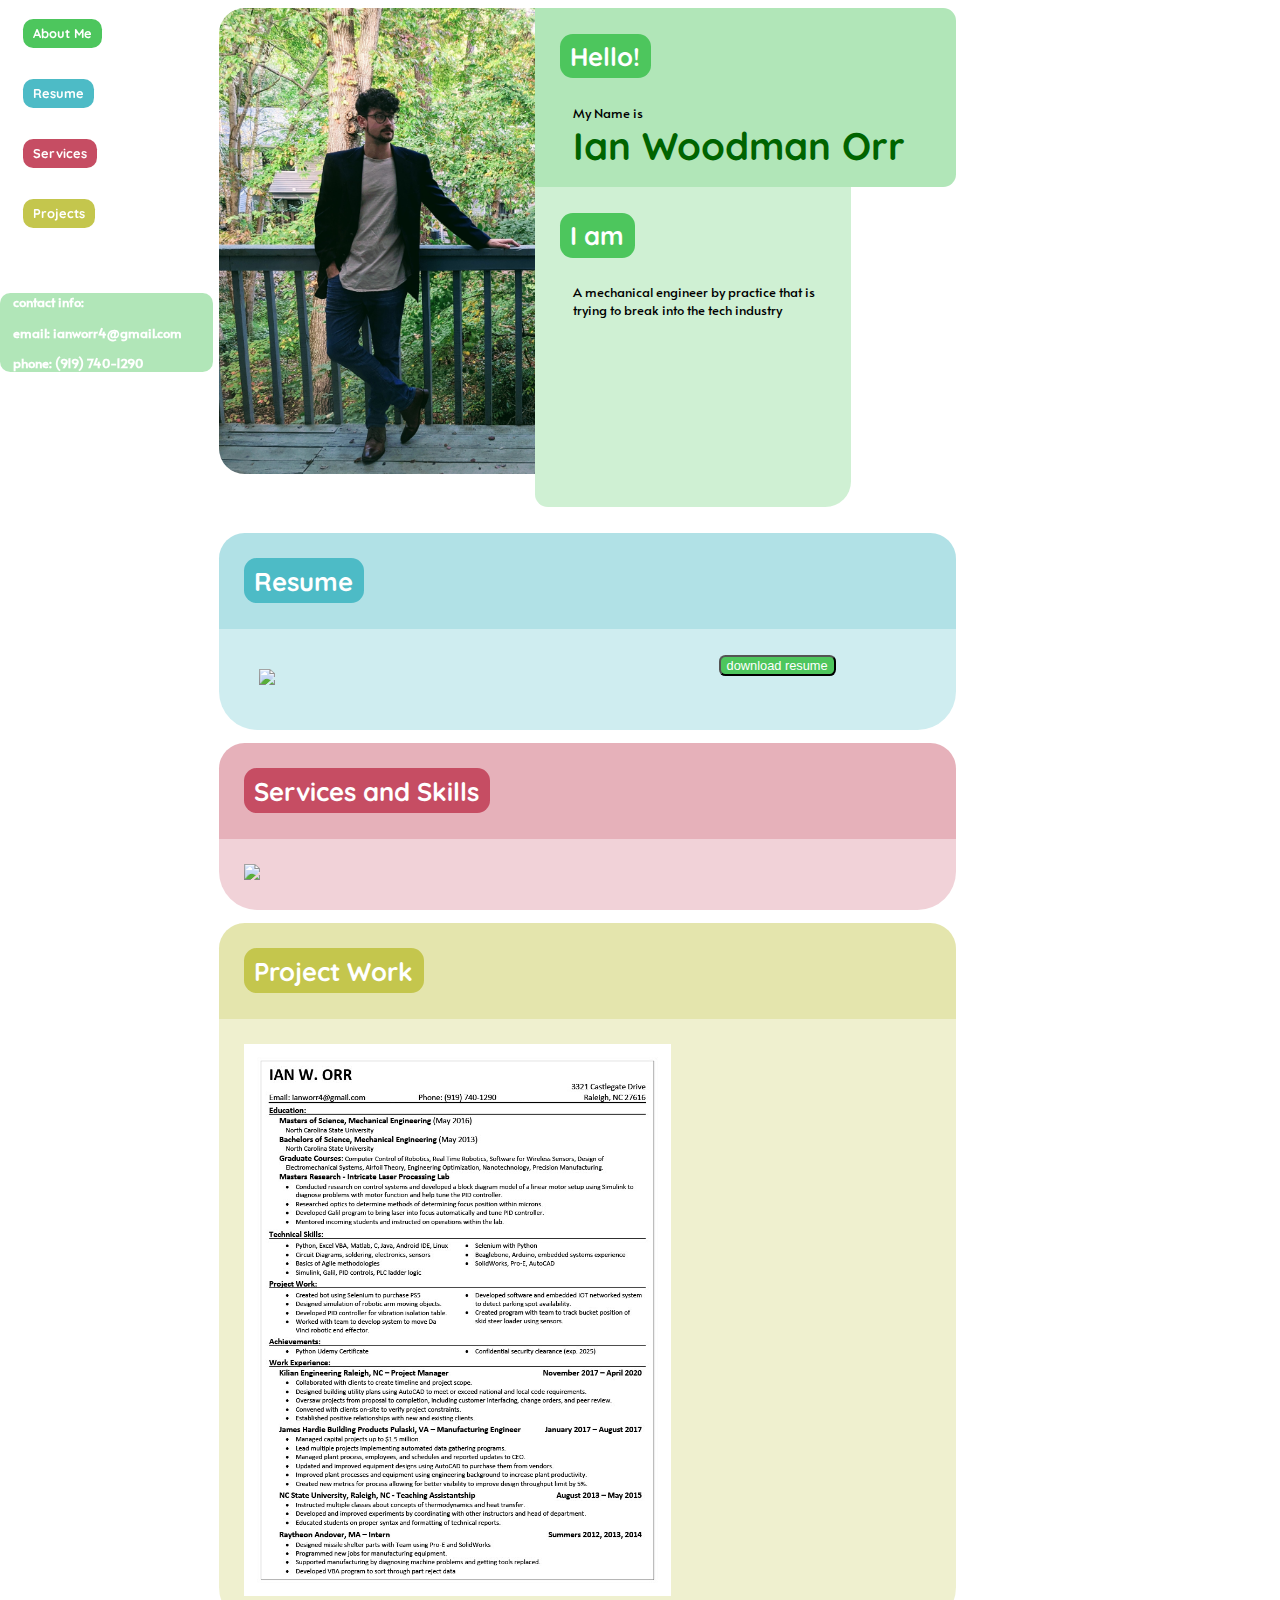
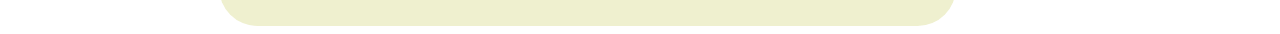
==== personalwebsite/IanOrr2.html @ 3c457175 "asdfsadf" ====
<!DOCTYPE html>
<html>
  <head>
    <title>Ian Orr</title>
    <link rel="stylesheet" type="text/css" href="style2.css">
    <link href="https://fonts.googleapis.com/css?family=Open+Sans|Roboto" rel="stylesheet">
    <link href="https://fonts.googleapis.com/css?family=Open+Sans|Quicksand" rel="stylesheet">
    <link href="https://fonts.googleapis.com/css?family=Open+Sans|Alata" rel="stylesheet">
    <style>
	    a { text-decoration: none; }
	</style>
  </head>

  <body>
  	<div class="topnav menu">
  	  <ul>
	    <li><a class="sidebox greenfull" href="#about">About Me</a></li>
	    <li><a class="sidebox bluefull" href="#resume">Resume</a></li>
	    <li><a class="sidebox redfull" href="#serve">Services</a></li>
	    <li><a class="sidebox yellowfull" href="#project">Projects</a></li>
	    <li></li>
	    <!-- <li class="smalltext">contact info:</li>
	    <li class="smalltext"> email: ianworr4@gmail.com</li>
	    <li class="smalltext"> phone: (919) 740-1290</li> -->
	  </ul>
	  <div class="sidebox greenmid smalltext">
		  <p >
		  	contact info:
		  </p>
		  <p>
		  	 email: ianworr4@gmail.com
		  </p>
		  <p>
		  	 phone: (919) 740-1290
		  </p>
		</div>

  <!--     <a href="#home">Contact</a>
      <a href="#news">Gallery</a>
      <a href="#contact">Services</a>
      <a class="active" href="#about">About</a> -->
      
    </div>
    <div class="row">
    	<div class="col-2">
		  
		</div>
		<div class="cardout" id="about">
			<div class="col-3 profile-picture">
				<img class="profile-picture" src="img/mecropped.jpg"  width="100%" />
			</div>

			<div class="col">
				<div class="col-4 namebox greenmid">
					<p class="hellobox greenfull">
						Hello!
					</p>
					<p class="smalltext" >
						My Name is
					</p>
					<p class="nametext">
						Ian Woodman Orr
					</p>
				</div>
				<div class="col-2 namebox">
		  
				</div>
				<div class="col-3 aboutbox greenlite">
					<p class="hellobox greenfull">
						I am
					</p>
					<p class="smalltext">
						A mechanical engineer by practice that is trying to break into the tech industry
					</p>
					<!-- <div align="center">
						<button class="button greenfull">download resume</button>
					</div> -->
				</div>
			</div>
		</div>
	</div>


	<div class="row" id="resume">
    	<div class="col-2">
		  
		</div>
		
		<div class="col-7 regboxtop bluemid">
			<p class="hellobox bluefull">
				Resume
			</p>
		</div>
	</div>
	<div class="row">
    	<div class="col-2">
		  
		</div>
		<div class="col-7 regboxbottom bluelite centerit">
			<div class="col-8">
				<img src="personalwebsite/img/IanOrrResume.jpg"  width="100%" />
			</div>
			<div align="center col-1">
				<button class="button greenfull">download resume</button>
			</div>
		</div>

	</div>
	

	<div class="row" id="serve">
    	<div class="col-2">
		  
		</div>
		
		<div class="col-7 regboxtop redmid">
			<p class="hellobox redfull">
				Services and Skills
			</p>
		</div>
	</div>
	<div class="row">
    	<div class="col-2">
		  
		</div>
		<div class="col-7 regboxbottom redlite centerit">
				<img src="personalwebsite/img/IanOrrResume.jpg"  width="60%" />
		</div>
	</div>		
	

	<div class="row" id="project">
    	<div class="col-2">
		  
		</div>
		
		<div class="col-7 regboxtop yellowmid">
			<p class="hellobox yellowfull">
				Project Work
			</p>
		</div>
	</div>
	<div class="row">
    	<div class="col-2">
		  
		</div>
		<div class="col-7 regboxbottom yellowlite centerit">
				<img src="img/IanOrrResume.jpg"  width="60%" />
		</div>
	</div>					
  </body>
</html>
---- personalwebsite/style2.css ----
html, body {
  scroll-behavior: smooth;
}

* {
  box-sizing: border-box;
}

/* ______________________________________ */
/* Initializing stuff */
.row::after {
  content: "";
  clear: both;
  display: table;
}

.centerit {
  align-items: center;

}

[class*="col-"] {
  float: left;
  padding: 15px;
}

.col-1 {width: 8.33%;}
.col-2 {width: 16.66%;}
.col-3 {width: 25%;}
.col-4 {width: 33.33%;}
.col-5 {width: 41.66%;}
.col-6 {width: 50%;}
.col-7 {width: 58.33%;}
.col-8 {width: 66.66%;}
.col-9 {width: 75%;}
.col-10 {width: 83.33%;}
.col-11 {width: 91.66%;}
.col-12 {width: 100%;}

.menu ul {
  list-style-type: none;
  margin: 1vw;
  padding: 0;
}

.menu li {
  padding: 10px;
  margin-bottom: 20px;
  font-family: Quicksand;
  /*background-color: #33b5e5;*/
  /*color: #ffffff;*/
  /*box-shadow: 0 1px 3px rgba(0,0,0,0.12), 0 1px 2px rgba(0,0,0,0.24);*/
}

.button {
  /*background-color: #4CAF50;
  border: none;
  color: white;
  padding: 15px 32px;
  text-align: center;
  text-decoration: none;
  display: inline-block;
  font-size: 16px;
  margin: 4px 2px;
  cursor: pointer;*/
  margin-top: 4vm;
  border-radius: .5vw;
  background: #4dc65d;
  font-size: 1vw;
  color: white;
  /*padding: .5vw .8vw .5vw .8vw;*/
  width: fit-content;
}

.topnav {
  /*background-color: #333;*/
  /*background-color: #866E6960;*/
  /*background-color: white;*/
  /*border-top: 2px solid lightgrey;*/
  /*border-bottom: 2px solid #697586;*/
  overflow: hidden;
  position: fixed;
  left:0;
  top: 0;
  width: 16.66%;
  height: 100%;
  margin: 0;
  padding: 0;
  /*z-index: 99;*/
  /*font-family: Quicksand;*/
}

.cardout {
  box-shadow: 0 1px 10px;
  background: hotpink;
}

.profile-picture {
  padding: 0px 0px 0px 0px;
  vertical-align: top;
  --brdr:  2vw;
  /*border-radius: 0 0 10px 10px;*/
  border-top-left-radius: var(--brdr);
  border-bottom-left-radius: var(--brdr);
  width=100% 
  height: 55vw;
}

/* ______________________________________ */
/* time for the header boxes */
.hellobox {
  border-radius: 1vw;
  /*background: #4dc65d;*/
  font-size: 2vw;
  font-weight: bold;
  color: white;
  padding: .5vw .8vw .5vw .8vw;
  width: fit-content;
  font-family: Quicksand;
}

/* ______________________________________ */
/* these are the designs of the cards */
.namebox {
  padding: 0px 0px 0px 2vw;
  /*padding-left: 20 px;*/
  --brdr:  1vw;
  border-top-right-radius: var(--brdr);
  border-bottom-right-radius: var(--brdr);
  /*background: #4dc65d70;*/
  /*#c3fade;*/
  /*font-family: Alata;*/
  height: 14vw;
  /*box-shadow: 0 1px 10px*/
}

.aboutbox {
  /*padding: 0px;
  padding-left: 20 px;*/
  padding: 0px 0px 0px 2vw;
  margin: 0px 0px 1vw 0vw;
  --brdr:  2vw;
  /*border-top-right-radius: var(--brdr);*/
  border-bottom-right-radius: var(--brdr);
  border-bottom-left-radius: 1vw;
  /*background: #4dc65d40;*/
  /*#a0f8ac85;*/
  /*#d5f3e4;*/
  /*font-family: Quicksand;*/
  height: 25vw;
  /*box-shadow: 0 1px 3px rgba(0,0,0,0.12), 0 1px 2px rgba(0,0,0,0.24);*/
  /*box-shadow: 0 1px 10px;*/
}

.sidebox {
  border-radius: .8vw;
  /*background: #4dc65d;*/
  font-size: 1vw;
  color: white;
  padding: .5vw .8vw .5vw .8vw;
  /*width: 500px;*/
  font-weight: bold;
}

.regboxtop {
  padding: 0px 0px 0vw 2vw;

  margin: 1vw 0px 0vw 0vw;
  --brdr:  2vw;
  border-top-left-radius: var(--brdr);
  border-top-right-radius: var(--brdr);
  /*background: #4dc65d40;*/
  /*#a0f8ac85;*/
  /*#d5f3e4;*/
  font-family: Quicksand;
  /*height: 7vw;*/
}

.regboxbottom {
  padding: 2vw 0px 2vw 2vw;
  /*padding-left: 20 px;*/*/

  margin: 0vw 0px 1vw 0vw;
  --brdr:  3vw;
  border-bottom-left-radius: var(--brdr);
  border-bottom-right-radius: var(--brdr);
  /*background: #4dc65d40;*/
  /*#a0f8ac85;*/
  /*#d5f3e4;*/
  font-family: Quicksand;
  /*height: 25vw;*/
}
/* ______________________________________ */
/* text formatting */
.nametext {
  padding: 0px 0px 0px 1vw;
  margin: 0px;
  font-size: 3vw;
  font-weight: bold;
  font-family: Quicksand;
  color: darkgreen;
}

.smalltext {
  padding: 0px 1px 0px 1vw;
  margin: 0px;
  font-size: 1vw;
  font-family: Alata;
}

/* ______________________________________ */
/* ooohhhh pretty colors */
.greenfull {
  background: #4dc65d;
}

.greenmid {
  background: #4dc65d70;
}

.greenlite {
  background: #4dc65d45;
}

.bluefull {
  background: #4dbbc6;
}

.bluemid {
  background: #4dbbc670;
}

.bluelite {
  background: #4dbbc645;
}

.redfull {
  background: #c64d63;
}

.redmid {
  background: #c64d6370;
}

.redlite {
  background: #c64d6340;
}

.yellowfull {
  background: #c4c64d;
  /*c6bb4d*/
}

.yellowmid {
  background: #c4c64d75;
  /*c6bb4d*/
}

.yellowlite {
  background: #c4c64d45;
  /*c6bb4d*/
}

/* ______________________________________ */
/* leftovers */

.left, .right {
  background-color: lightblue;
  
  margin: 5px;
  max-width: 100%;
  flex: 1;
  display: flex;
  flex-direction: column;
  justify-content: center;
}

.left {
  align-items: center;
  justify-content: center;
}


.wrapper {
  background-color: lightpink;
  
  max-width: 80%;
  display: flex;
  flex-direction: row;
  height: 100%;
}
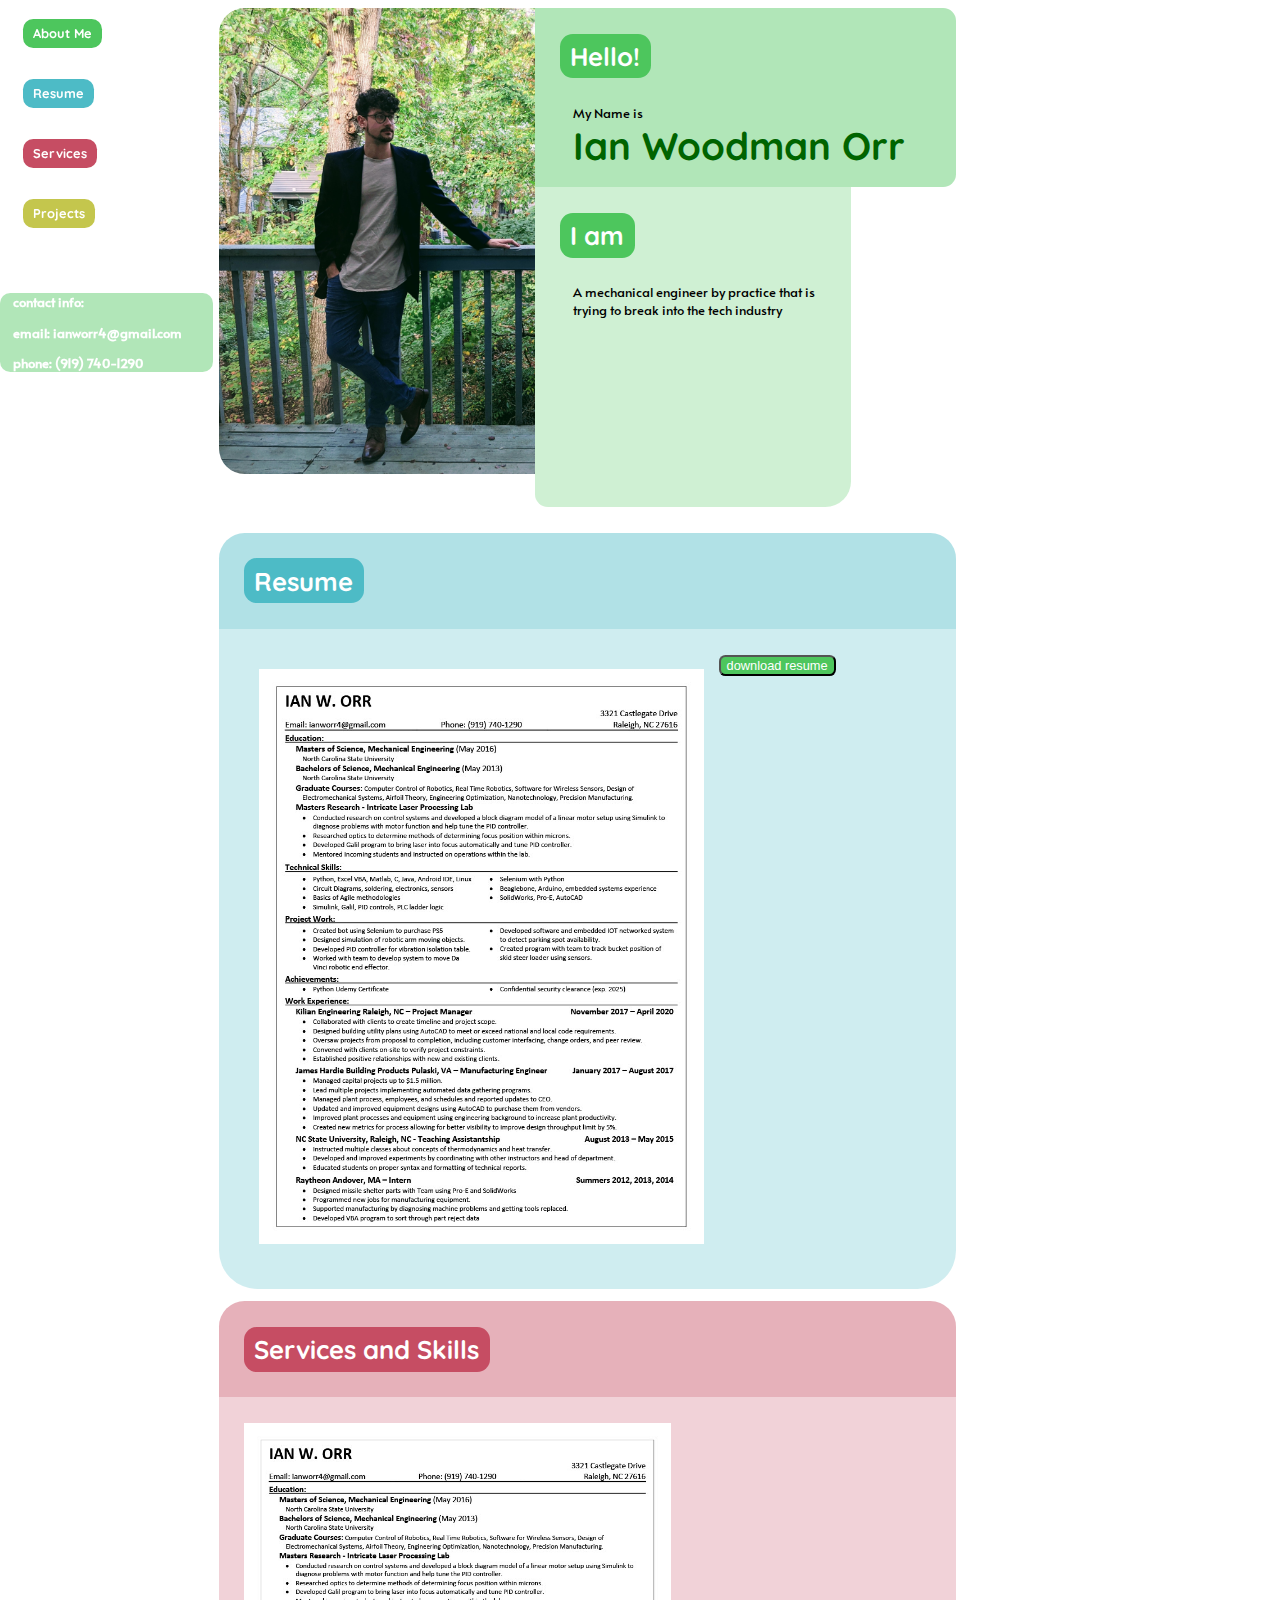
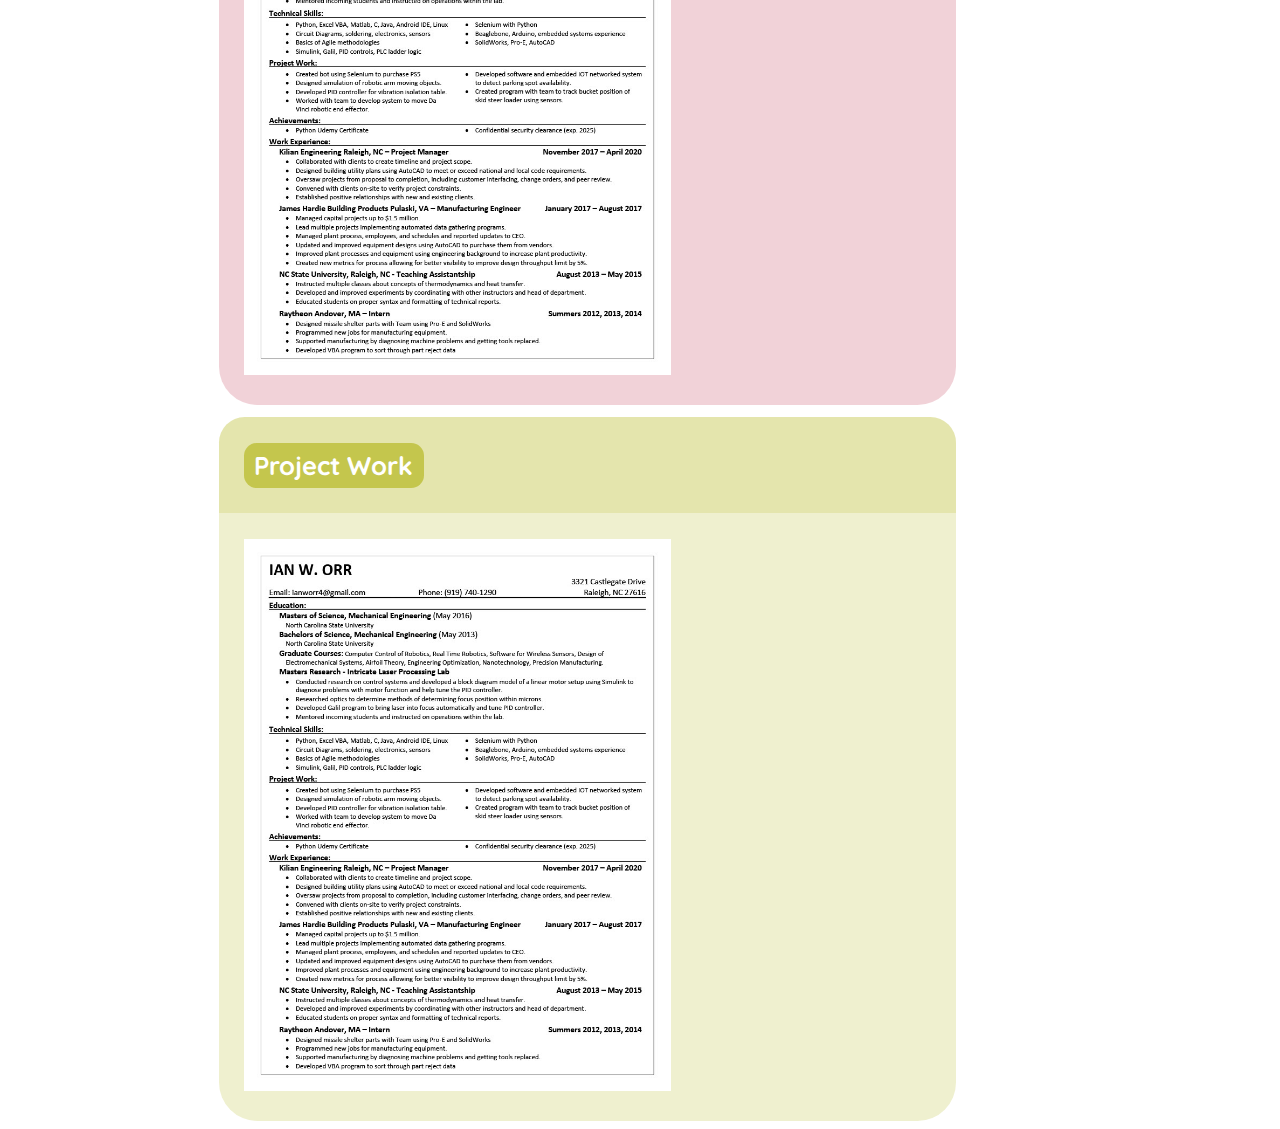
==== commit 60d664ca: "final push for link" ====
--- a/personalwebsite/IanOrr2.html
+++ b/personalwebsite/IanOrr2.html
@@ -98,7 +98,7 @@
 		</div>
 		<div class="col-7 regboxbottom bluelite centerit">
 			<div class="col-8">
-				<img src="personalwebsite/img/IanOrrResume.jpg"  width="100%" />
+				<img src="img/IanOrrResume.jpg"  width="100%" />
 			</div>
 			<div align="center col-1">
 				<button class="button greenfull">download resume</button>
@@ -124,7 +124,7 @@
 		  
 		</div>
 		<div class="col-7 regboxbottom redlite centerit">
-				<img src="personalwebsite/img/IanOrrResume.jpg"  width="60%" />
+				<img src="img/IanOrrResume.jpg"  width="60%" />
 		</div>
 	</div>		
 	
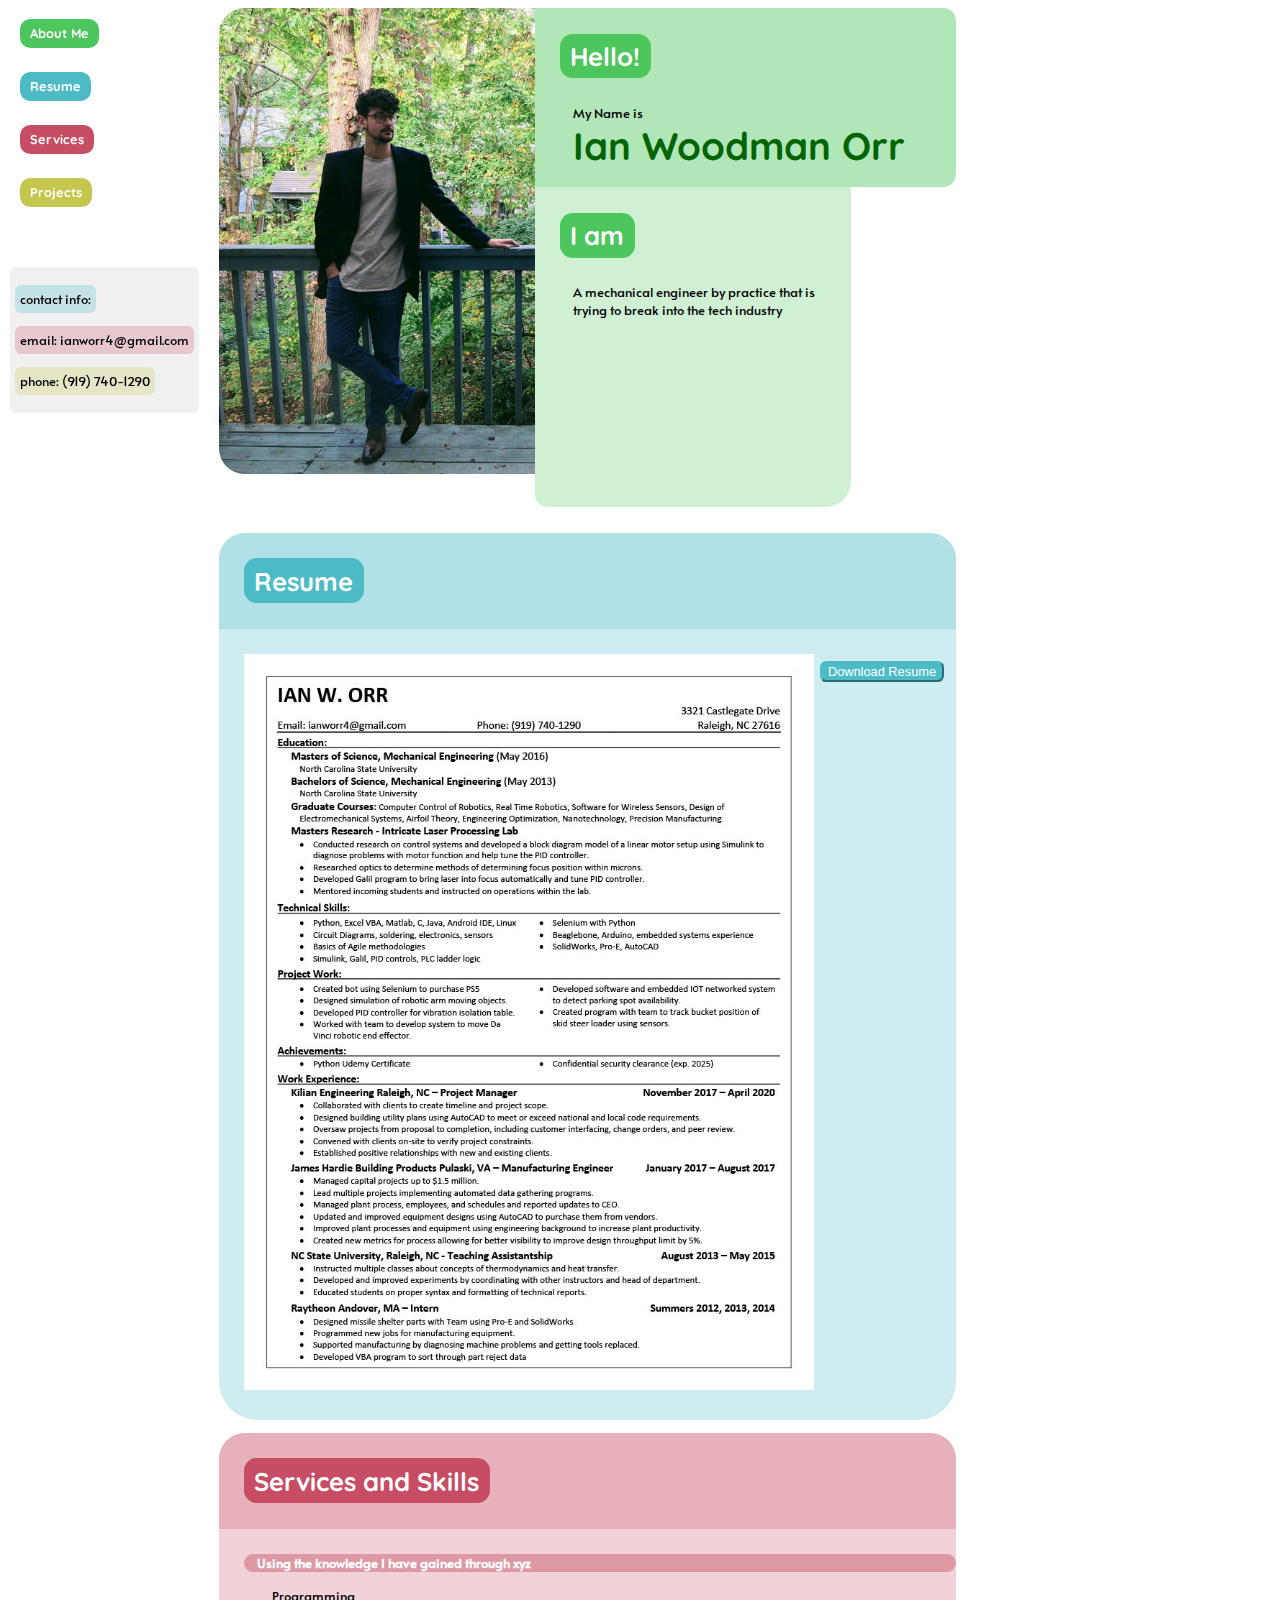
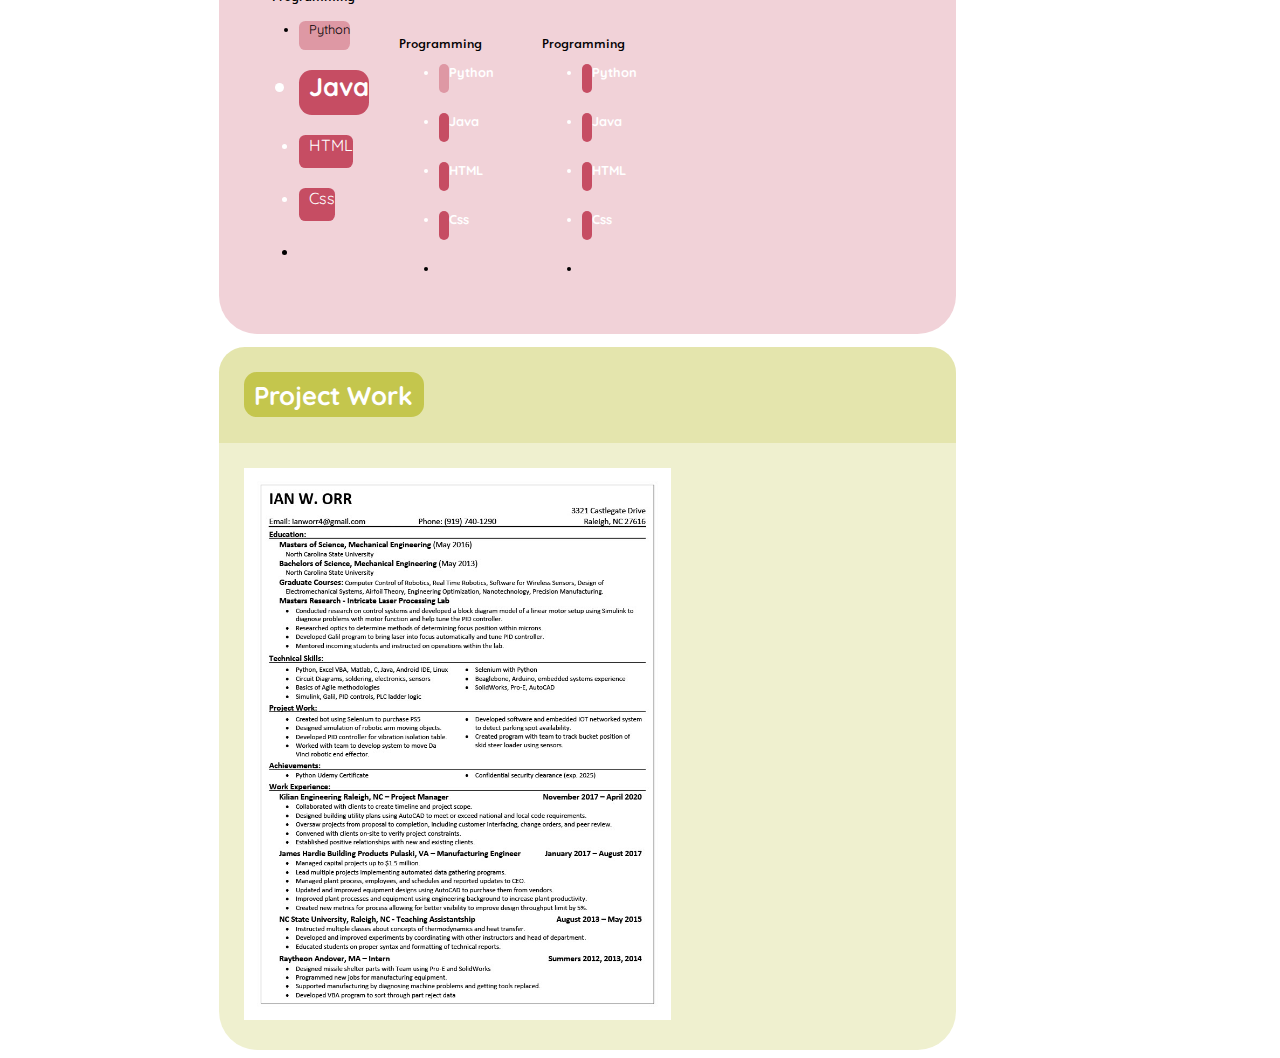
==== commit b2826644: "stable" ====
--- a/personalwebsite/IanOrr2.html
+++ b/personalwebsite/IanOrr2.html
@@ -8,11 +8,12 @@
     <link href="https://fonts.googleapis.com/css?family=Open+Sans|Alata" rel="stylesheet">
     <style>
 	    a { text-decoration: none; }
-	</style>
+		</style>
+		<meta name="viewport" content="width=device-width, initial-scale=1">
   </head>
 
   <body>
-  	<div class="topnav menu">
+  	<div class="topnav menu ">
   	  <ul>
 	    <li><a class="sidebox greenfull" href="#about">About Me</a></li>
 	    <li><a class="sidebox bluefull" href="#resume">Resume</a></li>
@@ -23,14 +24,14 @@
 	    <li class="smalltext"> email: ianworr4@gmail.com</li>
 	    <li class="smalltext"> phone: (919) 740-1290</li> -->
 	  </ul>
-	  <div class="sidebox greenmid smalltext">
-		  <p >
+	  <div class="genbox greylite gentext">
+		  <p class="genbox bluelite gentext">
 		  	contact info:
 		  </p>
-		  <p>
+		  <p class="genbox redlite gentext">
 		  	 email: ianworr4@gmail.com
 		  </p>
-		  <p>
+		  <p class="genbox yellowlite gentext">
 		  	 phone: (919) 740-1290
 		  </p>
 		</div>
@@ -42,16 +43,16 @@
       
     </div>
     <div class="row">
-    	<div class="col-2">
+    	<div class="col-2 col-s-2">
 		  
 		</div>
 		<div class="cardout" id="about">
-			<div class="col-3 profile-picture">
+			<div class="col-3 col-s-4 profile-picture">
 				<img class="profile-picture" src="img/mecropped.jpg"  width="100%" />
 			</div>
 
 			<div class="col">
-				<div class="col-4 namebox greenmid">
+				<div class="col-4 col-s-5 namebox greenmid">
 					<p class="hellobox greenfull">
 						Hello!
 					</p>
@@ -62,10 +63,10 @@
 						Ian Woodman Orr
 					</p>
 				</div>
-				<div class="col-2 namebox">
-		  
-				</div>
-				<div class="col-3 aboutbox greenlite">
+				<div class="col-2 col-s-0 namebox">
+		  
+				</div>
+				<div class="col-3 col-s-4 aboutbox greenlite">
 					<p class="hellobox greenfull">
 						I am
 					</p>
@@ -82,26 +83,26 @@
 
 
 	<div class="row" id="resume">
-    	<div class="col-2">
+    	<div class="col-2 col-s-2">
 		  
 		</div>
 		
-		<div class="col-7 regboxtop bluemid">
+		<div class="col-7 col-s-9 regboxtop bluemid">
 			<p class="hellobox bluefull">
 				Resume
 			</p>
 		</div>
 	</div>
 	<div class="row">
-    	<div class="col-2">
-		  
-		</div>
-		<div class="col-7 regboxbottom bluelite centerit">
-			<div class="col-8">
+    <div class="col-2 col-s-2">
+		  
+		</div>
+		<div class="col-7 col-s-9 regboxbottom bluelite sidebyside">
+			<div class="resume">
 				<img src="img/IanOrrResume.jpg"  width="100%" />
 			</div>
-			<div align="center col-1">
-				<button class="button greenfull">download resume</button>
+			<div class="buttout"><!-- align="center" class="col-1 col-s-1" -->
+				<button class="button bluefull">Download Resume</button>
 			</div>
 		</div>
 
@@ -109,42 +110,91 @@
 	
 
 	<div class="row" id="serve">
-    	<div class="col-2">
+    	<div class="col-2 col-s-2">
 		  
 		</div>
 		
-		<div class="col-7 regboxtop redmid">
+		<div class="col-7 col-s-9 regboxtop redmid">
 			<p class="hellobox redfull">
 				Services and Skills
 			</p>
 		</div>
 	</div>
 	<div class="row">
-    	<div class="col-2">
-		  
-		</div>
-		<div class="col-7 regboxbottom redlite centerit">
-				<img src="img/IanOrrResume.jpg"  width="60%" />
+    <div class="col-2 col-s-2">
+		  
+		</div>
+		<div class="col-7 col-s-9 regboxbottom redlite">
+			<p class="smalltext sidebox redmid">
+				Using the knowledge I have gained through xyz
+			</p>
+			<div class="sidebyside">
+				<div class="col-2 col-s-3">
+					<p class="smalltext">
+						Programming
+					</p>
+		  	  <ul class="menu">
+				    <li class="genbox redmid gentext"> Python</li>
+				    <li class="hellobox redfull"> Java</li>
+				    <li class="genbox redfull"> HTML</li>
+				    <li class="genbox redfull"> Css</li>
+				    <li></li>
+				    <!-- <li class="smalltext">contact info:</li>
+				    <li class="smalltext"> email: ianworr4@gmail.com</li>
+				    <li class="smalltext"> phone: (919) 740-1290</li> -->
+				  </ul>
+				</div>
+				<div class="col-2 col-s-3 smalltext">
+					<p>
+						Programming
+					</p>
+		  	  <ul class="menu">
+				    <li class="sidebox redmid"> Python</li>
+				    <li class="sidebox redfull"> Java</li>
+				    <li class="sidebox redfull"> HTML</li>
+				    <li class="sidebox redfull"> Css</li>
+				    <li></li>
+				    <!-- <li class="smalltext">contact info:</li>
+				    <li class="smalltext"> email: ianworr4@gmail.com</li>
+				    <li class="smalltext"> phone: (919) 740-1290</li> -->
+				  </ul>
+				</div>
+				<div class="col-2 col-s-3 smalltext">
+					<p>
+						Programming
+					</p>
+		  	  <ul class="menu">
+				    <li class="sidebox redfull"> Python</li>
+				    <li class="sidebox redfull"> Java</li>
+				    <li class="sidebox redfull"> HTML</li>
+				    <li class="sidebox redfull"> Css</li>
+				    <li></li>
+				    <!-- <li class="smalltext">contact info:</li>
+				    <li class="smalltext"> email: ianworr4@gmail.com</li>
+				    <li class="smalltext"> phone: (919) 740-1290</li> -->
+				  </ul>
+				</div>
+			</div>
 		</div>
 	</div>		
 	
 
 	<div class="row" id="project">
-    	<div class="col-2">
+    	<div class="col-2 col-s-2">
 		  
 		</div>
 		
-		<div class="col-7 regboxtop yellowmid">
+		<div class="col-7 col-s-9 regboxtop yellowmid">
 			<p class="hellobox yellowfull">
 				Project Work
 			</p>
 		</div>
 	</div>
 	<div class="row">
-    	<div class="col-2">
-		  
-		</div>
-		<div class="col-7 regboxbottom yellowlite centerit">
+    	<div class="col-2 col-s-2">
+		  
+		</div>
+		<div class="col-7 col-s-9 regboxbottom yellowlite centerit">
 				<img src="img/IanOrrResume.jpg"  width="60%" />
 		</div>
 	</div>					
--- a/personalwebsite/style2.css
+++ b/personalwebsite/style2.css
@@ -19,37 +19,85 @@
 
 }
 
+:root {
+  --brkpt:  1000px;
+  --brdr:  2vw;
+  --brdrs:  1vw;
+}
+
 [class*="col-"] {
   float: left;
   padding: 15px;
 }
 
-.col-1 {width: 8.33%;}
-.col-2 {width: 16.66%;}
-.col-3 {width: 25%;}
-.col-4 {width: 33.33%;}
-.col-5 {width: 41.66%;}
-.col-6 {width: 50%;}
-.col-7 {width: 58.33%;}
-.col-8 {width: 66.66%;}
-.col-9 {width: 75%;}
-.col-10 {width: 83.33%;}
-.col-11 {width: 91.66%;}
-.col-12 {width: 100%;}
+@media only screen and (max-width: 1000px) {
+  /* For tablet and phone: */
+  .col-s-0 {width: 0%;}
+  .col-s-1 {width: 8.33%;}
+  .col-s-2 {width: 16.66%;}
+  .col-s-3 {width: 25%;}
+  .col-s-4 {width: 33.33%;}
+  .col-s-5 {width: 41.66%;}
+  .col-s-6 {width: 50%;}
+  .col-s-7 {width: 58.33%;}
+  .col-s-8 {width: 66.66%;}
+  .col-s-9 {width: 75%;}
+  .col-s-10 {width: 83.33%;}
+  .col-s-11 {width: 91.66%;}
+  .col-s-12 {width: 100%;}
+}
+
+@media only screen and (min-width: 1000px) {
+  /* For desktop: */
+  .col-0 {width: 0%;}
+  .col-1 {width: 8.33%;}
+  .col-2 {width: 16.66%;}
+  .col-3 {width: 25%;}
+  .col-4 {width: 33.33%;}
+  .col-5 {width: 41.66%;}
+  .col-6 {width: 50%;}
+  .col-7 {width: 58.33%;}
+  .col-8 {width: 66.66%;}
+  .col-9 {width: 75%;}
+  .col-10 {width: 83.33%;}
+  .col-11 {width: 91.66%;}
+  .col-12 {width: 100%;}
+}
 
 .menu ul {
   list-style-type: none;
-  margin: 1vw;
-  padding: 0;
+  margin-top: 0em;
+  padding: 1vw 0 0 0;
 }
 
 .menu li {
-  padding: 10px;
-  margin-bottom: 20px;
+  padding: 0 0px 1vw 10px;
+  /*margin-bottom: .5vw;*/
   font-family: Quicksand;
   /*background-color: #33b5e5;*/
   /*color: #ffffff;*/
   /*box-shadow: 0 1px 3px rgba(0,0,0,0.12), 0 1px 2px rgba(0,0,0,0.24);*/
+}
+
+@media screen and (min-width: 1000px) {
+  /* For Desktop: */
+  .menu li {
+    margin-bottom: 20px;
+  }
+}
+
+@media screen and (max-width: 1000px) {
+  /* For tablet and phone: */
+  .menu li {
+    margin-bottom: 10px;
+  }
+}
+
+@media screen and (max-width: 600px) {
+  /* For tablet and phone: */
+  .menu li {
+    margin-bottom: 0px;
+  }
 }
 
 .button {
@@ -63,21 +111,26 @@
   font-size: 16px;
   margin: 4px 2px;
   cursor: pointer;*/
+  /*display: inline-block;*/
   margin-top: 4vm;
   border-radius: .5vw;
-  background: #4dc65d;
+  /*background: #4dc65d;*/
   font-size: 1vw;
   color: white;
   /*padding: .5vw .8vw .5vw .8vw;*/
   width: fit-content;
+  margin: .5vw;
+  border-color: #4dbbc6;
+  /*font-family: Alata;*/
+
+}
+
+.buttout {
+  /*display: inline-block;*/
+  align-self: start;
 }
 
 .topnav {
-  /*background-color: #333;*/
-  /*background-color: #866E6960;*/
-  /*background-color: white;*/
-  /*border-top: 2px solid lightgrey;*/
-  /*border-bottom: 2px solid #697586;*/
   overflow: hidden;
   position: fixed;
   left:0;
@@ -85,8 +138,8 @@
   width: 16.66%;
   height: 100%;
   margin: 0;
-  padding: 0;
-  /*z-index: 99;*/
+  padding: 10px;
+  z-index: 99;
   /*font-family: Quicksand;*/
 }
 
@@ -98,7 +151,7 @@
 .profile-picture {
   padding: 0px 0px 0px 0px;
   vertical-align: top;
-  --brdr:  2vw;
+  /*--brdr:  2vw;*/
   /*border-radius: 0 0 10px 10px;*/
   border-top-left-radius: var(--brdr);
   border-bottom-left-radius: var(--brdr);
@@ -106,17 +159,42 @@
   height: 55vw;
 }
 
+.sidebyside {
+  display: grid;
+  grid-template-columns: repeat(5,1fr);
+  align-items: end;
+  align-self: start;
+}
+
+.resume {
+  grid-column-start: 1;
+  grid-column-end: 5;
+}
+
 /* ______________________________________ */
 /* time for the header boxes */
 .hellobox {
   border-radius: 1vw;
   /*background: #4dc65d;*/
-  font-size: 2vw;
   font-weight: bold;
   color: white;
   padding: .5vw .8vw .5vw .8vw;
   width: fit-content;
   font-family: Quicksand;
+}
+
+@media screen and (min-width: 1000px) {
+  /* For Desktop: */
+  .hellobox {
+    font-size: 2vw;
+  }
+}
+
+@media screen and (max-width: 1000px) {
+  /* For tablet and phone: */
+  .hellobox {
+    font-size: 2.5vw;
+  }
 }
 
 /* ______________________________________ */
@@ -124,42 +202,102 @@
 .namebox {
   padding: 0px 0px 0px 2vw;
   /*padding-left: 20 px;*/
-  --brdr:  1vw;
-  border-top-right-radius: var(--brdr);
-  border-bottom-right-radius: var(--brdr);
+  border-top-right-radius: var(--brdrs);
+  border-bottom-right-radius: var(--brdrs);
   /*background: #4dc65d70;*/
   /*#c3fade;*/
   /*font-family: Alata;*/
-  height: 14vw;
   /*box-shadow: 0 1px 10px*/
+}
+
+@media screen and (min-width: 1000px) {
+  /* For Desktop: */
+  .namebox {
+    height: 14vw;
+  }
+}
+
+@media screen and (max-width: 1000px) {
+  /* For tablet and phone: */
+  .namebox {
+    height: 17vw;
+  }
 }
 
 .aboutbox {
   /*padding: 0px;
   padding-left: 20 px;*/
-  padding: 0px 0px 0px 2vw;
+  padding: 0px 2vw 0px 2vw;
   margin: 0px 0px 1vw 0vw;
-  --brdr:  2vw;
+  /*--brdr:  2vw;*/
   /*border-top-right-radius: var(--brdr);*/
   border-bottom-right-radius: var(--brdr);
-  border-bottom-left-radius: 1vw;
+  border-bottom-left-radius: var(--brdrs);
   /*background: #4dc65d40;*/
   /*#a0f8ac85;*/
   /*#d5f3e4;*/
   /*font-family: Quicksand;*/
-  height: 25vw;
   /*box-shadow: 0 1px 3px rgba(0,0,0,0.12), 0 1px 2px rgba(0,0,0,0.24);*/
   /*box-shadow: 0 1px 10px;*/
 }
 
+@media screen and (min-width: 1000px) {
+  /* For Desktop: */
+  .aboutbox {
+    height: 25vw;
+  }
+}
+
+@media screen and (max-width: 1000px) {
+  /* For tablet and phone: */
+  .aboutbox {
+    height: 35vw;
+  }
+}
+
 .sidebox {
   border-radius: .8vw;
+  color: white;
+  padding: .5vw .8vw .5vw .8vw;
+  font-weight: bold;
+  
+}
+
+@media screen and (min-width: 1000px) {
+  /* For Desktop: */
+  .sidebox {
+    font-size: 1vw;
+  }
+}
+
+@media screen and (max-width: 1000px) {
+  /* For tablet and phone: */
+  .sidebox {
+    font-size: 1.5vw;
+  }
+}
+
+.genbox {
+  border-radius: .5vw;
   /*background: #4dc65d;*/
-  font-size: 1vw;
-  color: white;
-  padding: .5vw .8vw .5vw .8vw;
-  /*width: 500px;*/
-  font-weight: bold;
+  /*color: black;*/
+  /*padding: .5vw .5vw .5vw .5vw;*/
+  width: fit-content;
+  /*height: fit-content;*/
+}
+
+@media screen and (min-width: 1000px) {
+  /* For Desktop: */
+  .genbox {
+    padding: .4vw;
+  }
+}
+
+@media screen and (max-width: 1000px) {
+  /* For tablet and phone: */
+  .genbox {
+    padding: .1vw .1vw .1vw .1vw;
+  }
 }
 
 .regboxtop {
@@ -179,7 +317,6 @@
 .regboxbottom {
   padding: 2vw 0px 2vw 2vw;
   /*padding-left: 20 px;*/*/
-
   margin: 0vw 0px 1vw 0vw;
   --brdr:  3vw;
   border-bottom-left-radius: var(--brdr);
@@ -189,29 +326,77 @@
   /*#d5f3e4;*/
   font-family: Quicksand;
   /*height: 25vw;*/
-}
+
+}
+
 /* ______________________________________ */
 /* text formatting */
 .nametext {
   padding: 0px 0px 0px 1vw;
   margin: 0px;
-  font-size: 3vw;
   font-weight: bold;
   font-family: Quicksand;
   color: darkgreen;
 }
 
+@media screen and (min-width: 1000px) {
+  /* For Desktop: */
+  .nametext {
+    font-size: 3vw;
+  }
+}
+
+@media screen and (max-width: 1000px) {
+  /* For tablet and phone: */
+  .nametext {
+    font-size: 4vw;
+  }
+}
+
 .smalltext {
   padding: 0px 1px 0px 1vw;
-  margin: 0px;
-  font-size: 1vw;
+  margin: 0px;  
   font-family: Alata;
+}
+
+@media screen and (min-width: 1000px) {
+  /* For Desktop: */
+  .smalltext {
+    font-size: 1vw;
+  }
+}
+
+@media screen and (max-width: 1000px) {
+  /* For tablet and phone: */
+  .smalltext {
+    font-size: 1.5vw;
+  }
+}
+
+.gentext {
+  font-family: Alata;
+}
+
+@media screen and (min-width: 1000px) {
+  /* For Desktop: */
+  .gentext {
+    font-size: 1vw;
+  }
+}
+
+@media screen and (max-width: 1000px) {
+  /* For tablet and phone: */
+  .gentext {
+    font-size: 1.1vw;
+    /*margin: 0px;*/
+  }
 }
 
 /* ______________________________________ */
 /* ooohhhh pretty colors */
 .greenfull {
   background: #4dc65d;
+  color: white;
 }
 
 .greenmid {
@@ -224,6 +409,7 @@
 
 .bluefull {
   background: #4dbbc6;
+  color: white;
 }
 
 .bluemid {
@@ -236,6 +422,7 @@
 
 .redfull {
   background: #c64d63;
+  color: white;
 }
 
 .redmid {
@@ -249,6 +436,7 @@
 .yellowfull {
   background: #c4c64d;
   /*c6bb4d*/
+  color: white;
 }
 
 .yellowmid {
@@ -259,6 +447,10 @@
 .yellowlite {
   background: #c4c64d45;
   /*c6bb4d*/
+}
+
+.greylite {
+  background: #cccccc45;
 }
 
 /* ______________________________________ */
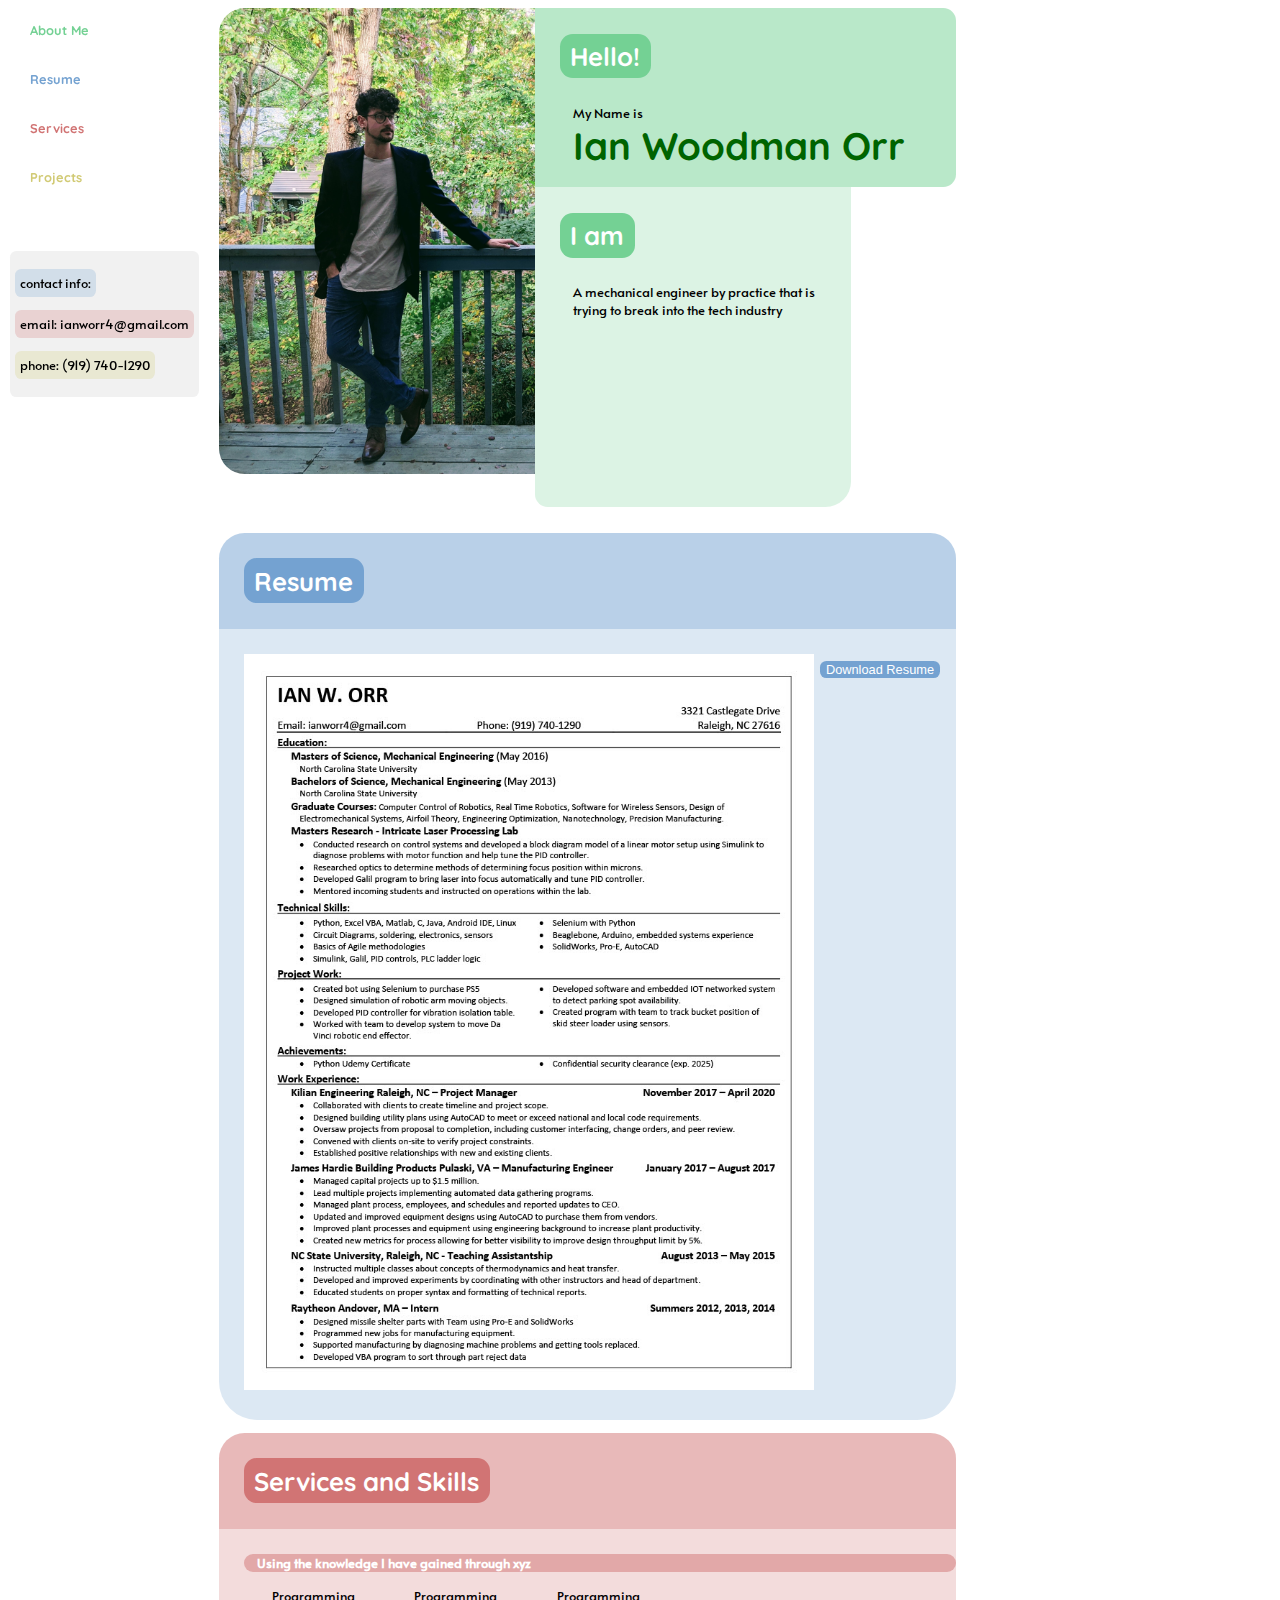
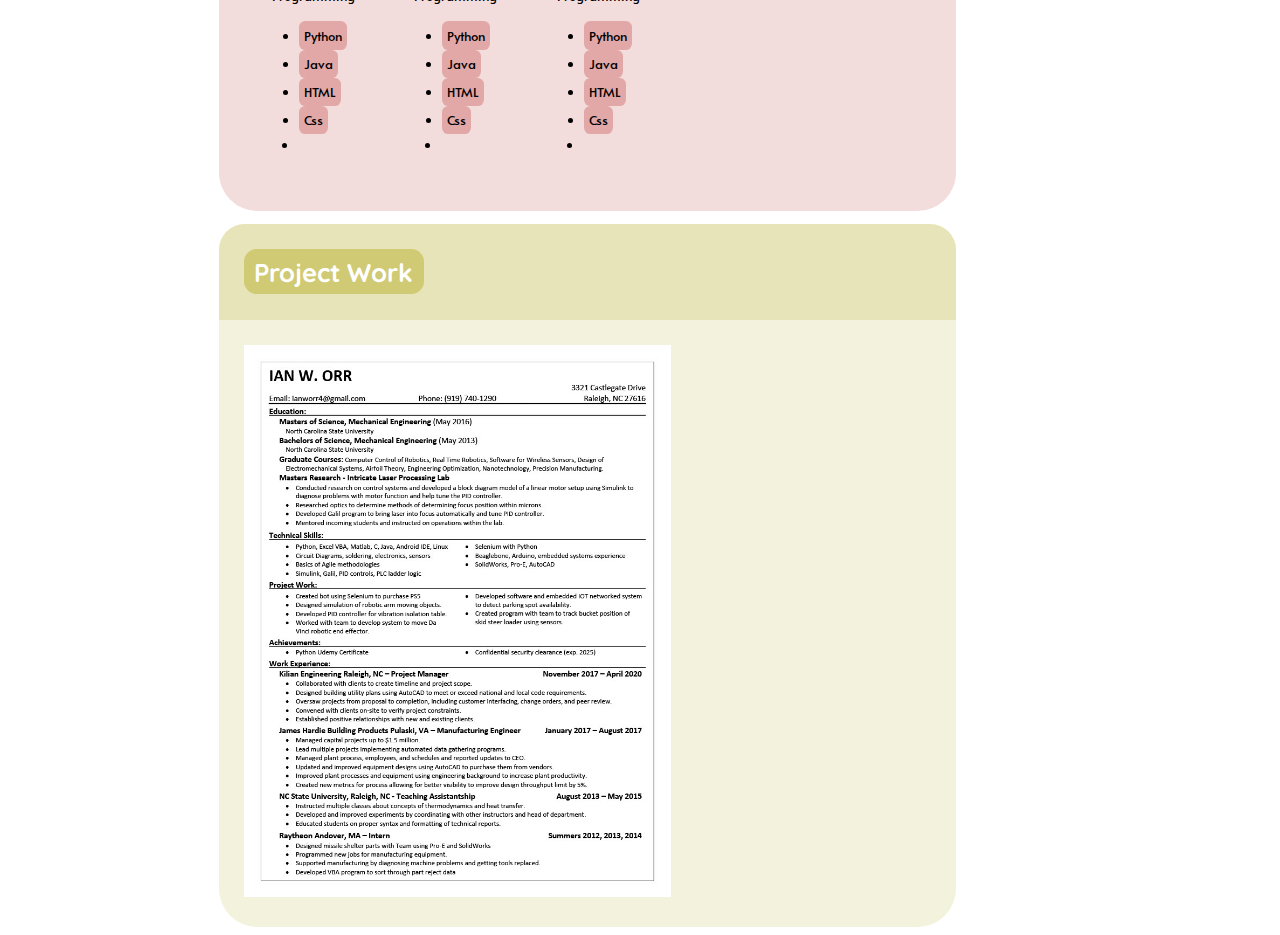
==== commit 1816b16c: "updated look" ====
--- a/personalwebsite/IanOrr2.html
+++ b/personalwebsite/IanOrr2.html
@@ -13,12 +13,12 @@
   </head>
 
   <body>
-  	<div class="topnav menu ">
-  	  <ul>
-	    <li><a class="sidebox greenfull" href="#about">About Me</a></li>
-	    <li><a class="sidebox bluefull" href="#resume">Resume</a></li>
-	    <li><a class="sidebox redfull" href="#serve">Services</a></li>
-	    <li><a class="sidebox yellowfull" href="#project">Projects</a></li>
+  	<div class="topnav menu">
+  	  <ul class="sidebox ">
+	    <li><a class="sidebox greentxt" href="#about">About Me</a></li>
+	    <li><a class="sidebox bluetxt" href="#resume">Resume</a></li>
+	    <li><a class="sidebox redtxt" href="#serve">Services</a></li>
+	    <li><a class="sidebox yellowtxt" href="#project">Projects</a></li>
 	    <li></li>
 	    <!-- <li class="smalltext">contact info:</li>
 	    <li class="smalltext"> email: ianworr4@gmail.com</li>
@@ -102,7 +102,9 @@
 				<img src="img/IanOrrResume.jpg"  width="100%" />
 			</div>
 			<div class="buttout"><!-- align="center" class="col-1 col-s-1" -->
-				<button class="button bluefull">Download Resume</button>
+				<a download href="Ian Orr resume.pdf">
+					<button type="button" class="button bluefull">Download Resume</button>
+				</a>
 			</div>
 		</div>
 
@@ -133,41 +135,41 @@
 					<p class="smalltext">
 						Programming
 					</p>
-		  	  <ul class="menu">
+		  	  <ul>
 				    <li class="genbox redmid gentext"> Python</li>
-				    <li class="hellobox redfull"> Java</li>
-				    <li class="genbox redfull"> HTML</li>
-				    <li class="genbox redfull"> Css</li>
+				    <li class="genbox redmid gentext"> Java</li>
+				    <li class="genbox redmid gentext"> HTML</li>
+				    <li class="genbox redmid gentext"> Css</li>
 				    <li></li>
 				    <!-- <li class="smalltext">contact info:</li>
 				    <li class="smalltext"> email: ianworr4@gmail.com</li>
 				    <li class="smalltext"> phone: (919) 740-1290</li> -->
 				  </ul>
 				</div>
-				<div class="col-2 col-s-3 smalltext">
-					<p>
+				<div class="col-2 col-s-3">
+					<p class="smalltext">
 						Programming
 					</p>
-		  	  <ul class="menu">
-				    <li class="sidebox redmid"> Python</li>
-				    <li class="sidebox redfull"> Java</li>
-				    <li class="sidebox redfull"> HTML</li>
-				    <li class="sidebox redfull"> Css</li>
+		  	  <ul>
+				    <li class="genbox redmid gentext"> Python</li>
+				    <li class="genbox redmid gentext"> Java</li>
+				    <li class="genbox redmid gentext"> HTML</li>
+				    <li class="genbox redmid gentext"> Css</li>
 				    <li></li>
 				    <!-- <li class="smalltext">contact info:</li>
 				    <li class="smalltext"> email: ianworr4@gmail.com</li>
 				    <li class="smalltext"> phone: (919) 740-1290</li> -->
 				  </ul>
 				</div>
-				<div class="col-2 col-s-3 smalltext">
-					<p>
+				<div class="col-2 col-s-3">
+					<p class="smalltext">
 						Programming
 					</p>
-		  	  <ul class="menu">
-				    <li class="sidebox redfull"> Python</li>
-				    <li class="sidebox redfull"> Java</li>
-				    <li class="sidebox redfull"> HTML</li>
-				    <li class="sidebox redfull"> Css</li>
+		  	  <ul>
+				    <li class="genbox redmid gentext"> Python</li>
+				    <li class="genbox redmid gentext"> Java</li>
+				    <li class="genbox redmid gentext"> HTML</li>
+				    <li class="genbox redmid gentext"> Css</li>
 				    <li></li>
 				    <!-- <li class="smalltext">contact info:</li>
 				    <li class="smalltext"> email: ianworr4@gmail.com</li>
--- a/personalwebsite/style2.css
+++ b/personalwebsite/style2.css
@@ -23,6 +23,69 @@
   --brkpt:  1000px;
   --brdr:  2vw;
   --brdrs:  1vw;
+  /*colors*/
+  --green: 116, 209, 148;
+  /*#74d194 116, 209, 148*/
+  /*#4dc65d*/;
+  --blue: 116, 162, 209;
+  /*74a2d1 116, 162, 209*/
+  /*4dbbc6*/
+  --red: 209, 116, 116;
+  /*d17474 209, 116, 116*/
+  /*c64d63*/
+  --yellow: 209, 202, 116;
+  /*d1ca74 209, 202, 116*/
+  /*c6bb4d unknown*/
+  /*c4c64d*/
+
+}
+
+@media (min-width: 1000px) {
+  /* For Desktop: */                             
+  :root {
+    --tpnvpd: 10px; /*topnav class padding*/
+    --limb: 20px;   /*menu list bottom margin for spacing*/
+    --hbfs: 2vw;    /*hellobox class font size*/
+    --nbht: 14vw;   /*namebox class height*/
+    --abht: 25vw;   /*aboutbox class height*/
+    --sbfs: 1vw;    /*sidebox class font size*/
+    --gbpd: .4vw; /*genbox class padding*/
+    --ntfs:  3vw; /*nametext class font size*/
+    --stfs: 1vw; /*smalltext class font size*/
+    --gtfs: 1vw; /*gentext class font size*/
+  }
+}
+
+@media (max-width: 1000px) { 
+  /* For tablet and phone: */                            
+  :root {
+    --tpnvpd: 5px; /*topnav class padding*/
+    --limb: 10px; /*menu list bottom margin for spacing*/
+    --hbfs: 2.5vw; /*hellobox class font size*/
+    --nbht: 17vw; /*namebox class height*/
+    --abht: 35vw; /*aboutbox class height*/
+    --sbfs: 1.5vw; /*sidebox class font size*/
+    --gbpd: .1vw .1vw .1vw .1vw; /*genbox class padding*/
+    --ntfs:  4vw; /*nametext class font size*/
+    --stfs: 1.5vw; /*smalltext class font size*/
+    --gtfs: 1.1vw; /*gentext class font size*/
+  }
+}
+
+@media (max-width: 600px) {
+  /* For tablet and phone: */                             
+  :root {
+    --tpnvpd: 2px; /*topnav class padding*/
+    --limb: 0px; /*menu list bottom margin for spacing*/
+    --hbfs: 2.5vw; /*hellobox class font size*/
+    --nbht: 17vw; /*namebox class height*/
+    --abht: 35vw; /*aboutbox class height*/
+    --sbfs: 1.5vw; /*sidebox class font size*/
+    --gbpd: .1vw .1vw .1vw .1vw; /*genbox class padding*/
+    --ntfs:  4vw; /*nametext class font size*/
+    --stfs: 1.5vw; /*smalltext class font size*/
+    --gtfs: 1.1vw; /*gentext class font size*/
+  }
 }
 
 [class*="col-"] {
@@ -72,32 +135,12 @@
 
 .menu li {
   padding: 0 0px 1vw 10px;
+  margin-bottom: var(--limb);
   /*margin-bottom: .5vw;*/
   font-family: Quicksand;
   /*background-color: #33b5e5;*/
   /*color: #ffffff;*/
   /*box-shadow: 0 1px 3px rgba(0,0,0,0.12), 0 1px 2px rgba(0,0,0,0.24);*/
-}
-
-@media screen and (min-width: 1000px) {
-  /* For Desktop: */
-  .menu li {
-    margin-bottom: 20px;
-  }
-}
-
-@media screen and (max-width: 1000px) {
-  /* For tablet and phone: */
-  .menu li {
-    margin-bottom: 10px;
-  }
-}
-
-@media screen and (max-width: 600px) {
-  /* For tablet and phone: */
-  .menu li {
-    margin-bottom: 0px;
-  }
 }
 
 .button {
@@ -120,7 +163,8 @@
   /*padding: .5vw .8vw .5vw .8vw;*/
   width: fit-content;
   margin: .5vw;
-  border-color: #4dbbc6;
+  /*border-color: #4dbbc6;*/
+  border: none;
   /*font-family: Alata;*/
 
 }
@@ -138,7 +182,7 @@
   width: 16.66%;
   height: 100%;
   margin: 0;
-  padding: 10px;
+  padding: var(--tpnvpd);
   z-index: 99;
   /*font-family: Quicksand;*/
 }
@@ -180,21 +224,8 @@
   color: white;
   padding: .5vw .8vw .5vw .8vw;
   width: fit-content;
+  font-size: var(--hbfs);
   font-family: Quicksand;
-}
-
-@media screen and (min-width: 1000px) {
-  /* For Desktop: */
-  .hellobox {
-    font-size: 2vw;
-  }
-}
-
-@media screen and (max-width: 1000px) {
-  /* For tablet and phone: */
-  .hellobox {
-    font-size: 2.5vw;
-  }
 }
 
 /* ______________________________________ */
@@ -204,24 +235,11 @@
   /*padding-left: 20 px;*/
   border-top-right-radius: var(--brdrs);
   border-bottom-right-radius: var(--brdrs);
+  height: var(--nbht);
   /*background: #4dc65d70;*/
   /*#c3fade;*/
   /*font-family: Alata;*/
   /*box-shadow: 0 1px 10px*/
-}
-
-@media screen and (min-width: 1000px) {
-  /* For Desktop: */
-  .namebox {
-    height: 14vw;
-  }
-}
-
-@media screen and (max-width: 1000px) {
-  /* For tablet and phone: */
-  .namebox {
-    height: 17vw;
-  }
 }
 
 .aboutbox {
@@ -229,6 +247,7 @@
   padding-left: 20 px;*/
   padding: 0px 2vw 0px 2vw;
   margin: 0px 0px 1vw 0vw;
+  height: var(--abht);
   /*--brdr:  2vw;*/
   /*border-top-right-radius: var(--brdr);*/
   border-bottom-right-radius: var(--brdr);
@@ -241,44 +260,18 @@
   /*box-shadow: 0 1px 10px;*/
 }
 
-@media screen and (min-width: 1000px) {
-  /* For Desktop: */
-  .aboutbox {
-    height: 25vw;
-  }
-}
-
-@media screen and (max-width: 1000px) {
-  /* For tablet and phone: */
-  .aboutbox {
-    height: 35vw;
-  }
-}
-
 .sidebox {
   border-radius: .8vw;
   color: white;
   padding: .5vw .8vw .5vw .8vw;
   font-weight: bold;
-  
-}
-
-@media screen and (min-width: 1000px) {
-  /* For Desktop: */
-  .sidebox {
-    font-size: 1vw;
-  }
-}
-
-@media screen and (max-width: 1000px) {
-  /* For tablet and phone: */
-  .sidebox {
-    font-size: 1.5vw;
-  }
+  font-size: var(--sbfs);
+
 }
 
 .genbox {
   border-radius: .5vw;
+  /*padding: var(--gbpd);*/
   /*background: #4dc65d;*/
   /*color: black;*/
   /*padding: .5vw .5vw .5vw .5vw;*/
@@ -337,116 +330,128 @@
   font-weight: bold;
   font-family: Quicksand;
   color: darkgreen;
-}
-
-@media screen and (min-width: 1000px) {
-  /* For Desktop: */
-  .nametext {
-    font-size: 3vw;
-  }
-}
-
-@media screen and (max-width: 1000px) {
-  /* For tablet and phone: */
-  .nametext {
-    font-size: 4vw;
-  }
+  font-size: var(--ntfs);
 }
 
 .smalltext {
   padding: 0px 1px 0px 1vw;
   margin: 0px;  
   font-family: Alata;
-}
-
-@media screen and (min-width: 1000px) {
-  /* For Desktop: */
-  .smalltext {
-    font-size: 1vw;
-  }
-}
-
-@media screen and (max-width: 1000px) {
-  /* For tablet and phone: */
-  .smalltext {
-    font-size: 1.5vw;
-  }
+  font-size: var(--stfs);
 }
 
 .gentext {
   font-family: Alata;
-}
-
-@media screen and (min-width: 1000px) {
-  /* For Desktop: */
-  .gentext {
-    font-size: 1vw;
-  }
-}
-
-@media screen and (max-width: 1000px) {
-  /* For tablet and phone: */
-  .gentext {
-    font-size: 1.1vw;
-    /*margin: 0px;*/
-  }
+  font-size: var(--gtfs);
 }
 
 /* ______________________________________ */
 /* ooohhhh pretty colors */
 .greenfull {
-  background: #4dc65d;
+  background-color: rgba(var(--green));
+  /*background: #74d194;*/
+  /*#74d194*/
+  /*#4dc65d*/
   color: white;
 }
 
 .greenmid {
-  background: #4dc65d70;
+  background-color: rgba(var(--green), 0.5);
+  /*background: #74d19470;*/
 }
 
 .greenlite {
-  background: #4dc65d45;
+  background-color: rgba(var(--green), 0.25);
+  /*background: #74d19445;*/
+}
+
+.greentxt {
+  color: rgba(var(--green));
+  /*color: #74d194;*/
 }
 
 .bluefull {
-  background: #4dbbc6;
+  background-color: rgba(var(--blue));
+  /*background: #74a2d1;*/
+  /*74a2d1*/
+  /*4dbbc6*/
   color: white;
 }
 
 .bluemid {
-  background: #4dbbc670;
+  background-color: rgba(var(--blue), 0.5);
+  /*background: #74a2d170;*/
 }
 
 .bluelite {
-  background: #4dbbc645;
+  background-color: rgba(var(--blue), 0.25);
+  /*background: #74a2d145;*/
+}
+
+.bluetxt {
+  color: rgba(var(--blue));
+  /*color: #74d194;*/
 }
 
 .redfull {
-  background: #c64d63;
+  background-color: rgba(var(--red));
+  /*background: #d17474;*/
+  /*d17474*/
+  /*c64d63*/
   color: white;
 }
 
 .redmid {
-  background: #c64d6370;
+  background-color: rgba(var(--red), 0.5);
+  /*background: #d1747470;*/
 }
 
 .redlite {
-  background: #c64d6340;
+  background-color: rgba(var(--red), 0.25);
+  /*background: #d1747440;*/
+}
+
+.redtxt {
+  color: rgba(var(--red));
+  /*color: #74d194;*/
 }
 
 .yellowfull {
-  background: #c4c64d;
+  background-color: rgba(var(--yellow));
+  /*background: #d1ca74;*/
+  /*d1ca74*/
+  /*c6bb4d unknown*/
+  /*c4c64d*/
+  color: white;
+}
+
+.yellowmid {
+  background-color: rgba(var(--yellow), 0.5);
+  /*background: #d1ca7475;*/
   /*c6bb4d*/
-  color: white;
-}
-
-.yellowmid {
-  background: #c4c64d75;
+}
+
+.yellowlite {
+  background-color: rgba(var(--yellow), 0.25);
+  /*background: #d1ca7445;*/
   /*c6bb4d*/
 }
 
-.yellowlite {
-  background: #c4c64d45;
-  /*c6bb4d*/
+.yellowtxt {
+  color: rgba(var(--yellow));
+  /*color: #74d194;*/
+}
+
+.purplefull {
+  background: #d174bd;
+}
+
+.greyfull {
+  background: #cccccc;
+}
+
+.greymid {
+  background: #cccccc70;
 }
 
 .greylite {
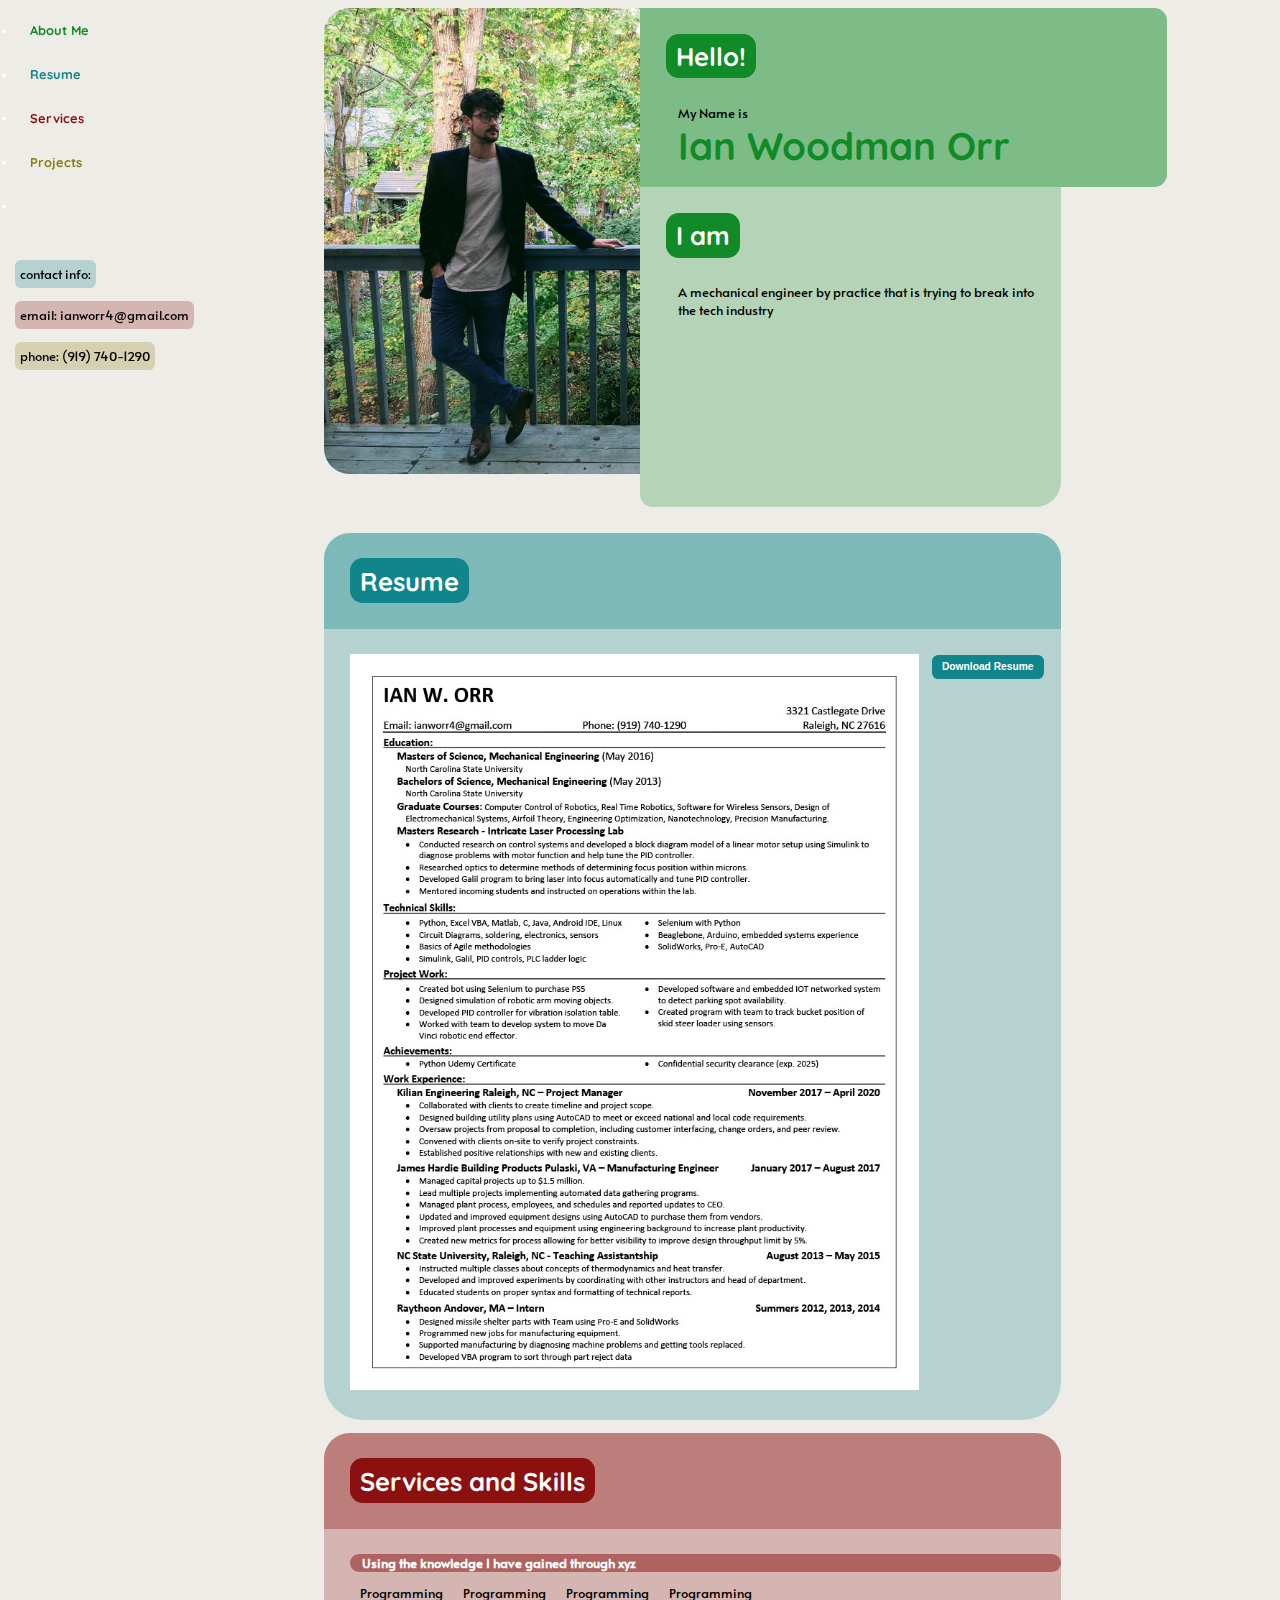
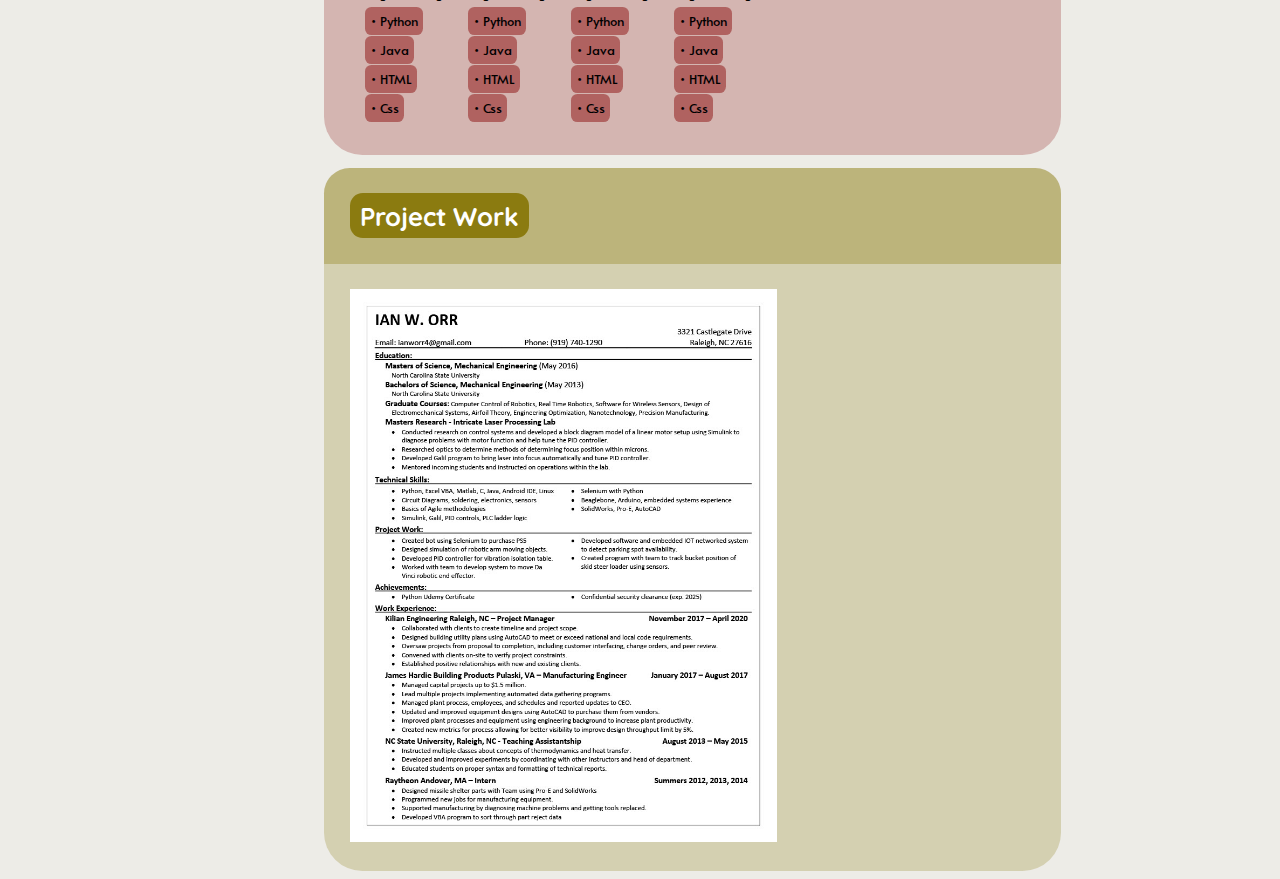
==== commit 25dd0c00: "color scheme" ====
--- a/personalwebsite/IanOrr2.html
+++ b/personalwebsite/IanOrr2.html
@@ -24,7 +24,7 @@
 	    <li class="smalltext"> email: ianworr4@gmail.com</li>
 	    <li class="smalltext"> phone: (919) 740-1290</li> -->
 	  </ul>
-	  <div class="genbox greylite gentext">
+	  <div class="genbox gentext">
 		  <p class="genbox bluelite gentext">
 		  	contact info:
 		  </p>
@@ -43,7 +43,7 @@
       
     </div>
     <div class="row">
-    	<div class="col-2 col-s-2">
+    	<div class="col-3 col-s-2">
 		  
 		</div>
 		<div class="cardout" id="about">
@@ -52,21 +52,21 @@
 			</div>
 
 			<div class="col">
-				<div class="col-4 col-s-5 namebox greenmid">
+				<div class="col-5 col-s-6 namebox greenmid">
 					<p class="hellobox greenfull">
 						Hello!
 					</p>
 					<p class="smalltext" >
 						My Name is
 					</p>
-					<p class="nametext">
+					<p class="nametext greentxt">
 						Ian Woodman Orr
 					</p>
 				</div>
-				<div class="col-2 col-s-0 namebox">
-		  
-				</div>
-				<div class="col-3 col-s-4 aboutbox greenlite">
+				<!-- <div class="col-0 col-s-0 namebox"> -->
+		  
+				</div>
+				<div class="col-4 col-s-5 aboutbox greenlite">
 					<p class="hellobox greenfull">
 						I am
 					</p>
@@ -83,7 +83,7 @@
 
 
 	<div class="row" id="resume">
-    	<div class="col-2 col-s-2">
+    	<div class="col-3 col-s-2">
 		  
 		</div>
 		
@@ -94,7 +94,7 @@
 		</div>
 	</div>
 	<div class="row">
-    <div class="col-2 col-s-2">
+    <div class="col-3 col-s-2">
 		  
 		</div>
 		<div class="col-7 col-s-9 regboxbottom bluelite sidebyside">
@@ -112,7 +112,7 @@
 	
 
 	<div class="row" id="serve">
-    	<div class="col-2 col-s-2">
+    	<div class="col-3 col-s-2">
 		  
 		</div>
 		
@@ -123,58 +123,73 @@
 		</div>
 	</div>
 	<div class="row">
-    <div class="col-2 col-s-2">
+    <div class="col-3 col-s-2">
 		  
 		</div>
 		<div class="col-7 col-s-9 regboxbottom redlite">
 			<p class="smalltext sidebox redmid">
 				Using the knowledge I have gained through xyz
 			</p>
-			<div class="sidebyside">
-				<div class="col-2 col-s-3">
-					<p class="smalltext">
-						Programming
-					</p>
-		  	  <ul>
-				    <li class="genbox redmid gentext"> Python</li>
-				    <li class="genbox redmid gentext"> Java</li>
-				    <li class="genbox redmid gentext"> HTML</li>
-				    <li class="genbox redmid gentext"> Css</li>
-				    <li></li>
-				    <!-- <li class="smalltext">contact info:</li>
-				    <li class="smalltext"> email: ianworr4@gmail.com</li>
-				    <li class="smalltext"> phone: (919) 740-1290</li> -->
-				  </ul>
-				</div>
-				<div class="col-2 col-s-3">
-					<p class="smalltext">
-						Programming
-					</p>
-		  	  <ul>
-				    <li class="genbox redmid gentext"> Python</li>
-				    <li class="genbox redmid gentext"> Java</li>
-				    <li class="genbox redmid gentext"> HTML</li>
-				    <li class="genbox redmid gentext"> Css</li>
-				    <li></li>
-				    <!-- <li class="smalltext">contact info:</li>
-				    <li class="smalltext"> email: ianworr4@gmail.com</li>
-				    <li class="smalltext"> phone: (919) 740-1290</li> -->
-				  </ul>
-				</div>
-				<div class="col-2 col-s-3">
-					<p class="smalltext">
-						Programming
-					</p>
-		  	  <ul>
-				    <li class="genbox redmid gentext"> Python</li>
-				    <li class="genbox redmid gentext"> Java</li>
-				    <li class="genbox redmid gentext"> HTML</li>
-				    <li class="genbox redmid gentext"> Css</li>
-				    <li></li>
-				    <!-- <li class="smalltext">contact info:</li>
-				    <li class="smalltext"> email: ianworr4@gmail.com</li>
-				    <li class="smalltext"> phone: (919) 740-1290</li> -->
-				  </ul>
+			<div class="sidebyside genbox menu2">
+				<div class="">
+					<p class="gentext spaceout">
+						Programming
+					</p>
+		  	  <!-- <ul class="menu2"> -->
+				    <p class="genbox redmid gentext menu2"> • Python</p>
+				    <p class="genbox redmid gentext menu2"> • Java</p>
+				    <p class="genbox redmid gentext menu2"> • HTML</p>
+				    <p class="genbox redmid gentext menu2"> • Css</p>
+				    <!-- <li></li> -->
+				    <!-- <li class="smalltext">contact info:</li>
+				    <li class="smalltext"> email: ianworr4@gmail.com</li>
+				    <li class="smalltext"> phone: (919) 740-1290</li> -->
+				  <!-- </ul> -->
+				</div>
+				<div class="">
+					<p class="gentext spaceout">
+						Programming
+					</p>
+		  	  <!-- <ul class="menu2 greenlite"> -->
+				    <p class="genbox redmid gentext menu2"> • Python</p>
+				    <p class="genbox redmid gentext menu2"> • Java</p>
+				    <p class="genbox redmid gentext menu2"> • HTML</p>
+				    <p class="genbox redmid gentext menu2"> • Css</p>
+				    <!-- <li></li> -->
+				    <!-- <li class="smalltext">contact info:</li>
+				    <li class="smalltext"> email: ianworr4@gmail.com</li>
+				    <li class="smalltext"> phone: (919) 740-1290</li> -->
+				  <!-- </ul> -->
+				</div>
+				<div class="">
+					<p class="gentext spaceout">
+						Programming
+					</p>
+		  	  <!-- <ul class="menu2 greenlite"> -->
+				    <p class="genbox redmid gentext menu2"> • Python</p>
+				    <p class="genbox redmid gentext menu2"> • Java</p>
+				    <p class="genbox redmid gentext menu2"> • HTML</p>
+				    <p class="genbox redmid gentext menu2"> • Css</p>
+				    <!-- <li></li> -->
+				    <!-- <li class="smalltext">contact info:</li>
+				    <li class="smalltext"> email: ianworr4@gmail.com</li>
+				    <li class="smalltext"> phone: (919) 740-1290</li> -->
+				  <!-- </ul> -->
+				</div>
+				<div class="">
+					<p class="gentext spaceout">
+						Programming
+					</p>
+		  	  <!-- <ul class="menu2"> -->
+				    <p class="genbox redmid gentext menu2"> • Python</p>
+				    <p class="genbox redmid gentext menu2"> • Java</p>
+				    <p class="genbox redmid gentext menu2"> • HTML</p>
+				    <p class="genbox redmid gentext menu2"> • Css</p>
+				    <!-- <li></li> -->
+				    <!-- <li class="smalltext">contact info:</li>
+				    <li class="smalltext"> email: ianworr4@gmail.com</li>
+				    <li class="smalltext"> phone: (919) 740-1290</li> -->
+				  <!-- </ul> -->
 				</div>
 			</div>
 		</div>
@@ -182,7 +197,7 @@
 	
 
 	<div class="row" id="project">
-    	<div class="col-2 col-s-2">
+    <div class="col-3 col-s-2">
 		  
 		</div>
 		
@@ -193,7 +208,7 @@
 		</div>
 	</div>
 	<div class="row">
-    	<div class="col-2 col-s-2">
+    	<div class="col-3 col-s-2">
 		  
 		</div>
 		<div class="col-7 col-s-9 regboxbottom yellowlite centerit">
--- a/personalwebsite/style2.css
+++ b/personalwebsite/style2.css
@@ -1,5 +1,6 @@
 html, body {
   scroll-behavior: smooth;
+  background-color: rgba(237, 236, 231, 1.0);
 }
 
 * {
@@ -24,19 +25,28 @@
   --brdr:  2vw;
   --brdrs:  1vw;
   /*colors*/
-  --green: 116, 209, 148;
+  --green: 16, 139, 40;
   /*#74d194 116, 209, 148*/
   /*#4dc65d*/;
-  --blue: 116, 162, 209;
+  /*295f38 41, 95, 56*/
+  /*108b28 16, 139, 40*/
+  --blue: 16, 133, 139;
   /*74a2d1 116, 162, 209*/
   /*4dbbc6*/
-  --red: 209, 116, 116;
+  /*29415f 41, 65, 95*/
+  /*108b6e*/
+  /*10858b 16, 133, 139*/
+  --red: 139, 16, 16;
   /*d17474 209, 116, 116*/
   /*c64d63*/
-  --yellow: 209, 202, 116;
+  /*5f2929 95, 41, 41*/
+  /*8b1010 139, 16, 16*/
+  --yellow: 139, 123, 16;
   /*d1ca74 209, 202, 116*/
   /*c6bb4d unknown*/
   /*c4c64d*/
+  /*5f5329 95, 83, 41*/
+  /*8b7b10 139, 123, 16*/
 
 }
 
@@ -44,11 +54,12 @@
   /* For Desktop: */                             
   :root {
     --tpnvpd: 10px; /*topnav class padding*/
-    --limb: 20px;   /*menu list bottom margin for spacing*/
-    --hbfs: 2vw;    /*hellobox class font size*/
-    --nbht: 14vw;   /*namebox class height*/
-    --abht: 25vw;   /*aboutbox class height*/
-    --sbfs: 1vw;    /*sidebox class font size*/
+    --ulmt: 0px; /*ul menu margin top*/
+    --limb: 15px; /*menu list bottom margin for spacing*/
+    --hbfs: 2vw; /*hellobox class font size*/
+    --nbht: 14vw; /*namebox class height*/
+    --abht: 25vw; /*aboutbox class height*/
+    --sbfs: 1vw; /*sidebox class font size*/
     --gbpd: .4vw; /*genbox class padding*/
     --ntfs:  3vw; /*nametext class font size*/
     --stfs: 1vw; /*smalltext class font size*/
@@ -60,6 +71,7 @@
   /* For tablet and phone: */                            
   :root {
     --tpnvpd: 5px; /*topnav class padding*/
+    --ulmt: 5px; /*ul menu margin top*/
     --limb: 10px; /*menu list bottom margin for spacing*/
     --hbfs: 2.5vw; /*hellobox class font size*/
     --nbht: 17vw; /*namebox class height*/
@@ -76,7 +88,8 @@
   /* For tablet and phone: */                             
   :root {
     --tpnvpd: 2px; /*topnav class padding*/
-    --limb: 0px; /*menu list bottom margin for spacing*/
+    --ulmt: 10px; /*ul menu margin top*/
+    --limb: 10px; /*menu list bottom margin for spacing*/
     --hbfs: 2.5vw; /*hellobox class font size*/
     --nbht: 17vw; /*namebox class height*/
     --abht: 35vw; /*aboutbox class height*/
@@ -127,9 +140,15 @@
   .col-12 {width: 100%;}
 }
 
+.genwidth {
+  grid-column-start: 4;
+  grid-column-end: 10;
+}
+
+
 .menu ul {
   list-style-type: none;
-  margin-top: 0em;
+  margin-top: var(--ulmt);
   padding: 1vw 0 0 0;
 }
 
@@ -141,6 +160,30 @@
   /*background-color: #33b5e5;*/
   /*color: #ffffff;*/
   /*box-shadow: 0 1px 3px rgba(0,0,0,0.12), 0 1px 2px rgba(0,0,0,0.24);*/
+}
+
+.menu2 {
+  margin-left: 0px;
+  list-style: none;
+  justify-self: start;
+  align-content: start;
+  margin-bottom: 1px;
+  margin-top: 1px;
+  margin-left: .4vw;
+
+}
+
+.menu2 li{
+  margin-bottom: 1px;
+  justify-self: start;
+  
+
+}
+
+li::marker {
+  /*color: rgba(var(--red));*/
+  margin: 0px;
+  content: "• ";
 }
 
 .button {
@@ -156,17 +199,25 @@
   cursor: pointer;*/
   /*display: inline-block;*/
   margin-top: 4vm;
+  /*padding: 5vw 0 .5vw 0;*/
   border-radius: .5vw;
   /*background: #4dc65d;*/
-  font-size: 1vw;
-  color: white;
-  /*padding: .5vw .8vw .5vw .8vw;*/
+  font-size: .8vw;
+  color: white;
+  padding: .5vw .8vw .5vw .8vw;
   width: fit-content;
-  margin: .5vw;
+  margin-left: 1vw;
   /*border-color: #4dbbc6;*/
   border: none;
   /*font-family: Alata;*/
-
+  cursor: pointer;
+  font-weight: bold;
+}
+
+/* Change the color of links on hover */
+.button: hover {
+  background-color: dodgerblue;
+  color: black;
 }
 
 .buttout {
@@ -208,6 +259,10 @@
   grid-template-columns: repeat(5,1fr);
   align-items: end;
   align-self: start;
+}
+
+.spaceout {
+  margin: 5px 20px 5px 0px;
 }
 
 .resume {
@@ -329,7 +384,7 @@
   margin: 0px;
   font-weight: bold;
   font-family: Quicksand;
-  color: darkgreen;
+  /*color: darkgreen;*/
   font-size: var(--ntfs);
 }
 
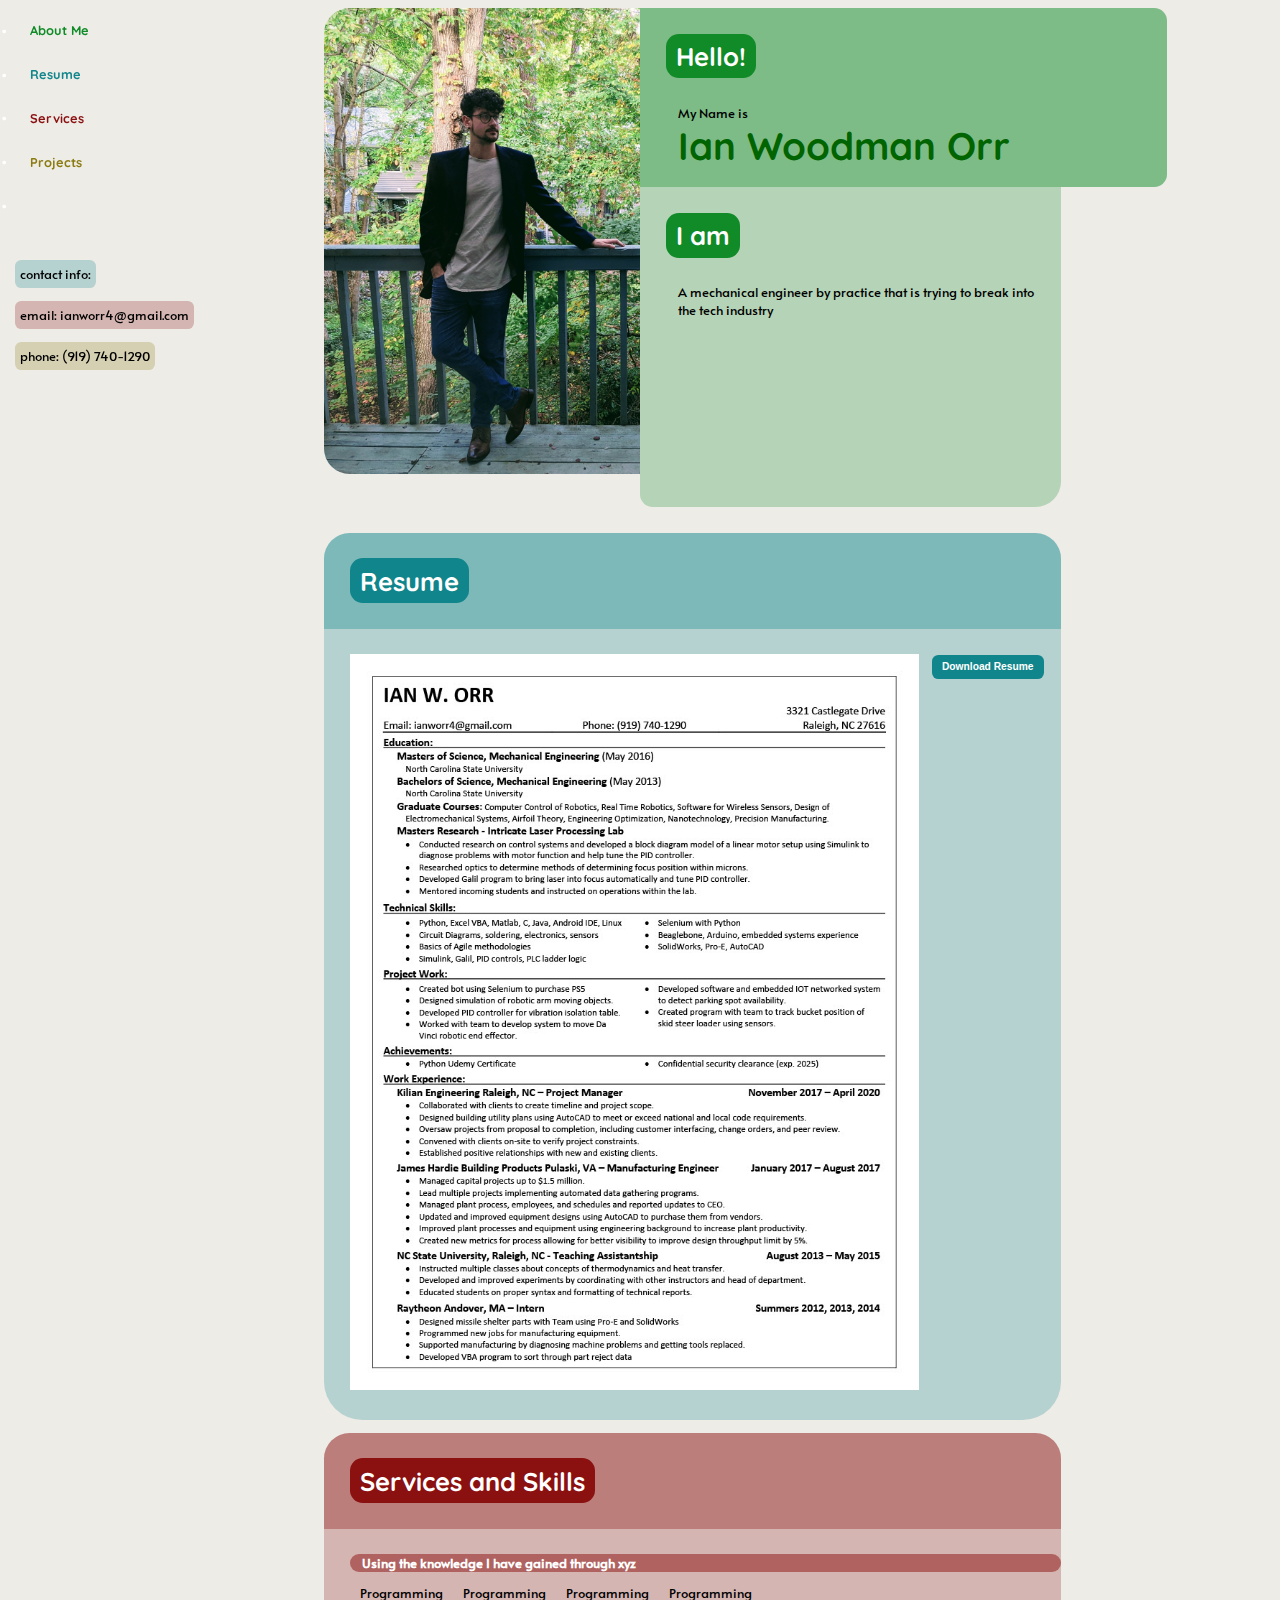
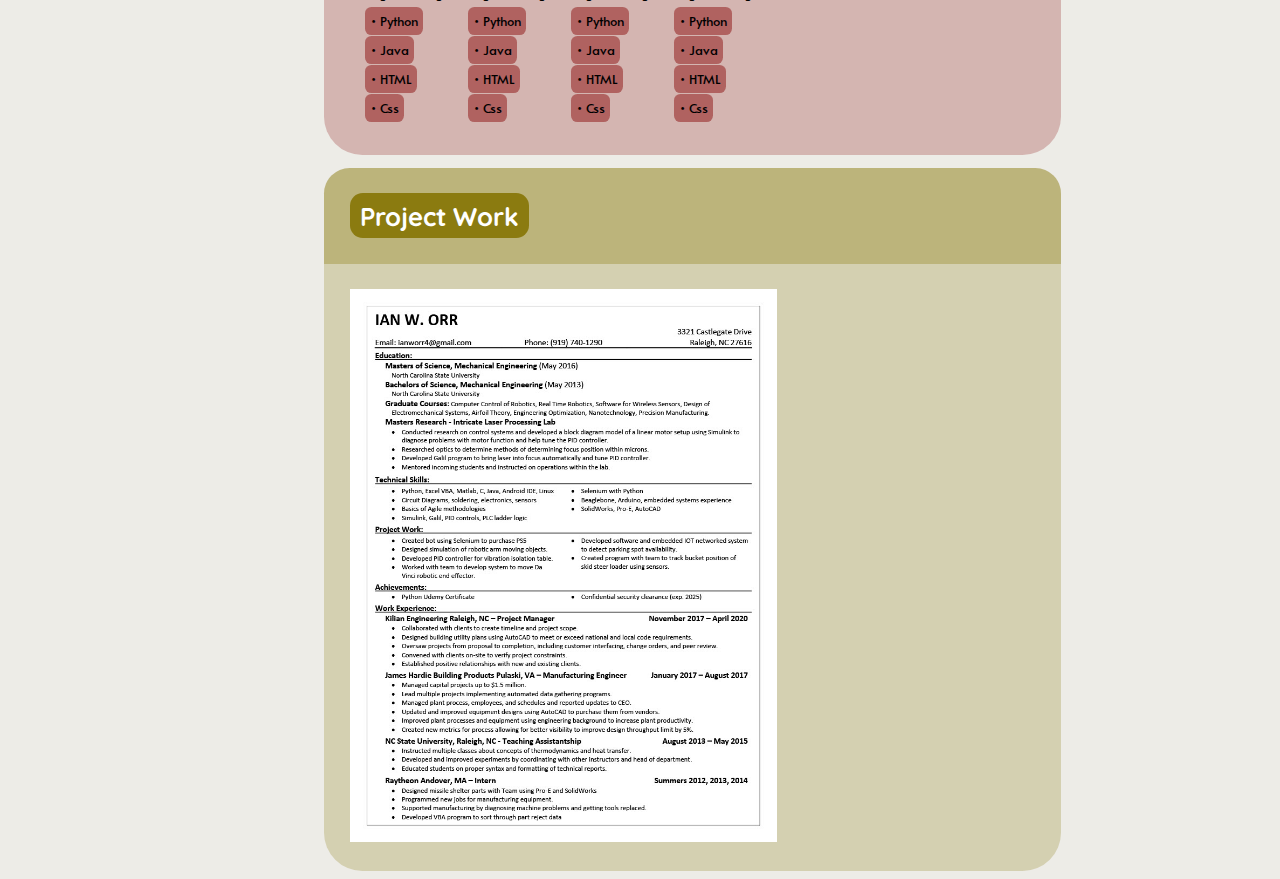
==== commit 89ac6e3b: "nametext color" ====
--- a/personalwebsite/IanOrr2.html
+++ b/personalwebsite/IanOrr2.html
@@ -59,7 +59,7 @@
 					<p class="smalltext" >
 						My Name is
 					</p>
-					<p class="nametext greentxt">
+					<p class="nametext">
 						Ian Woodman Orr
 					</p>
 				</div>
--- a/personalwebsite/style2.css
+++ b/personalwebsite/style2.css
@@ -384,7 +384,7 @@
   margin: 0px;
   font-weight: bold;
   font-family: Quicksand;
-  /*color: darkgreen;*/
+  color: darkgreen;
   font-size: var(--ntfs);
 }
 
